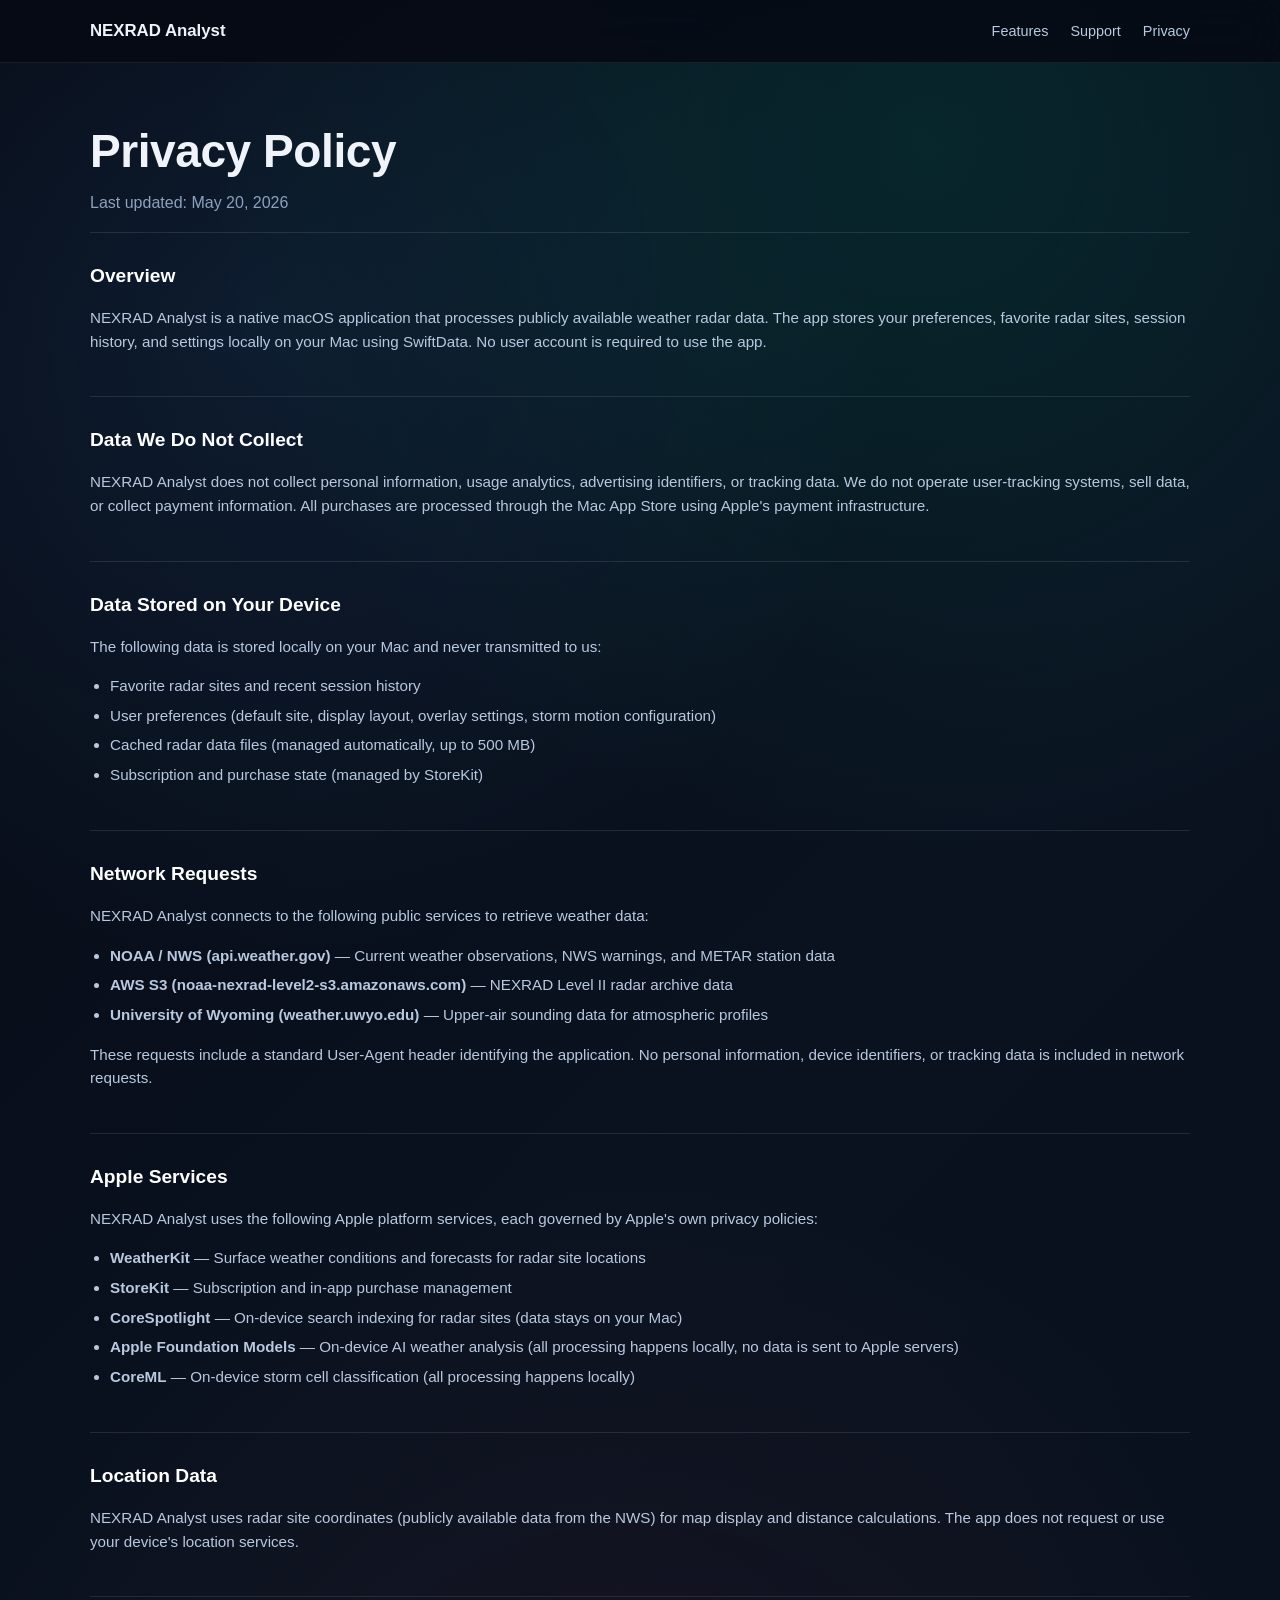
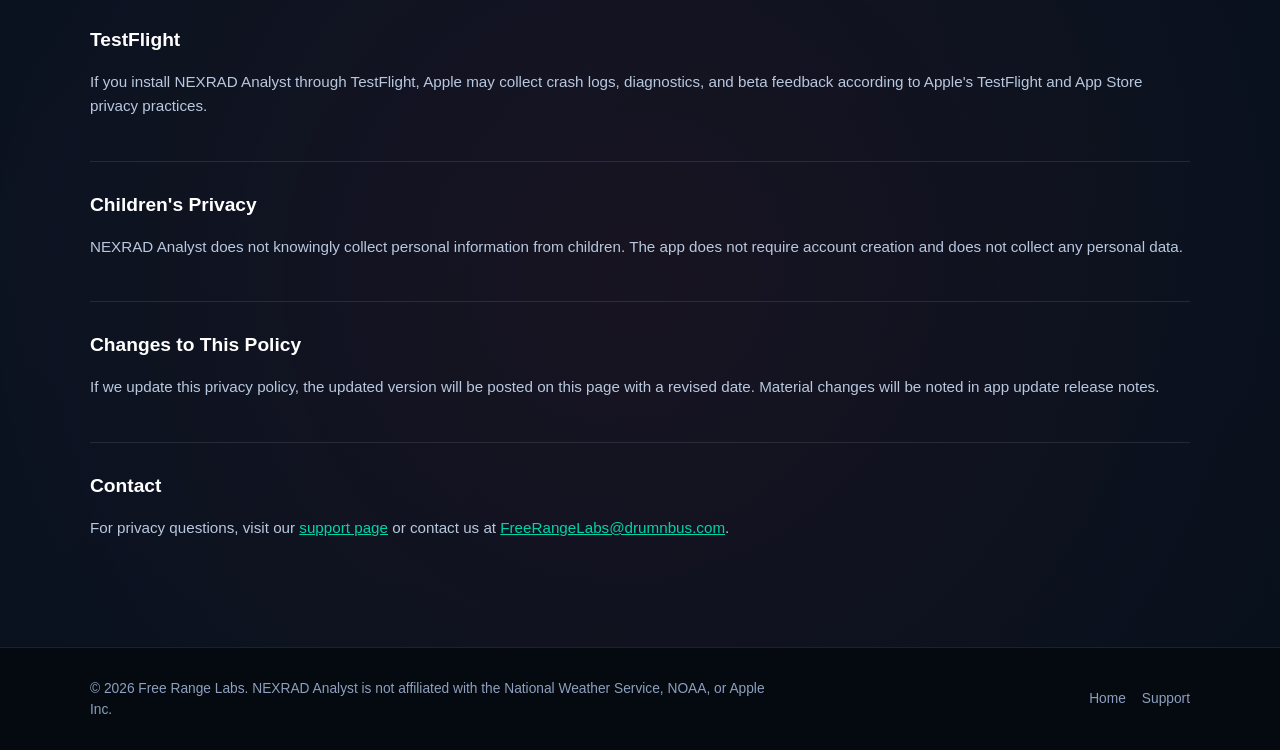
==== privacy.html @ 1f05a840 "Initial public site: marketing, support, privacy, and issue templates - Marketing page (index.html):" ====
<!doctype html>
<html lang="en">
  <head>
    <meta charset="utf-8">
    <meta name="viewport" content="width=device-width, initial-scale=1">
    <title>NEXRAD Analyst Privacy Policy</title>
    <meta name="description" content="Privacy policy for NEXRAD Analyst weather radar application.">
    <link rel="stylesheet" href="styles.css">
  </head>
  <body>
    <header class="site-header">
      <nav class="nav" aria-label="Primary">
        <a class="brand" href="index.html">
          <span>NEXRAD Analyst</span>
        </a>
        <div class="nav-links">
          <a href="index.html#features">Features</a>
          <a href="support.html">Support</a>
          <a href="privacy.html">Privacy</a>
        </div>
      </nav>
    </header>

    <main class="legal-main">
      <h1>Privacy Policy</h1>
      <p>Last updated: May 20, 2026</p>

      <section class="legal-section">
        <h2>Overview</h2>
        <p>NEXRAD Analyst is a native macOS application that processes publicly available weather radar data. The app stores your preferences, favorite radar sites, session history, and settings locally on your Mac using SwiftData. No user account is required to use the app.</p>
      </section>

      <section class="legal-section">
        <h2>Data We Do Not Collect</h2>
        <p>NEXRAD Analyst does not collect personal information, usage analytics, advertising identifiers, or tracking data. We do not operate user-tracking systems, sell data, or collect payment information. All purchases are processed through the Mac App Store using Apple's payment infrastructure.</p>
      </section>

      <section class="legal-section">
        <h2>Data Stored on Your Device</h2>
        <p>The following data is stored locally on your Mac and never transmitted to us:</p>
        <ul>
          <li>Favorite radar sites and recent session history</li>
          <li>User preferences (default site, display layout, overlay settings, storm motion configuration)</li>
          <li>Cached radar data files (managed automatically, up to 500 MB)</li>
          <li>Subscription and purchase state (managed by StoreKit)</li>
        </ul>
      </section>

      <section class="legal-section">
        <h2>Network Requests</h2>
        <p>NEXRAD Analyst connects to the following public services to retrieve weather data:</p>
        <ul>
          <li><strong>NOAA / NWS (api.weather.gov)</strong> — Current weather observations, NWS warnings, and METAR station data</li>
          <li><strong>AWS S3 (noaa-nexrad-level2-s3.amazonaws.com)</strong> — NEXRAD Level II radar archive data</li>
          <li><strong>University of Wyoming (weather.uwyo.edu)</strong> — Upper-air sounding data for atmospheric profiles</li>
        </ul>
        <p>These requests include a standard User-Agent header identifying the application. No personal information, device identifiers, or tracking data is included in network requests.</p>
      </section>

      <section class="legal-section">
        <h2>Apple Services</h2>
        <p>NEXRAD Analyst uses the following Apple platform services, each governed by Apple's own privacy policies:</p>
        <ul>
          <li><strong>WeatherKit</strong> — Surface weather conditions and forecasts for radar site locations</li>
          <li><strong>StoreKit</strong> — Subscription and in-app purchase management</li>
          <li><strong>CoreSpotlight</strong> — On-device search indexing for radar sites (data stays on your Mac)</li>
          <li><strong>Apple Foundation Models</strong> — On-device AI weather analysis (all processing happens locally, no data is sent to Apple servers)</li>
          <li><strong>CoreML</strong> — On-device storm cell classification (all processing happens locally)</li>
        </ul>
      </section>

      <section class="legal-section">
        <h2>Location Data</h2>
        <p>NEXRAD Analyst uses radar site coordinates (publicly available data from the NWS) for map display and distance calculations. The app does not request or use your device's location services.</p>
      </section>

      <section class="legal-section">
        <h2>TestFlight</h2>
        <p>If you install NEXRAD Analyst through TestFlight, Apple may collect crash logs, diagnostics, and beta feedback according to Apple's TestFlight and App Store privacy practices.</p>
      </section>

      <section class="legal-section">
        <h2>Children's Privacy</h2>
        <p>NEXRAD Analyst does not knowingly collect personal information from children. The app does not require account creation and does not collect any personal data.</p>
      </section>

      <section class="legal-section">
        <h2>Changes to This Policy</h2>
        <p>If we update this privacy policy, the updated version will be posted on this page with a revised date. Material changes will be noted in app update release notes.</p>
      </section>

      <section class="legal-section">
        <h2>Contact</h2>
        <p>For privacy questions, visit our <a href="support.html">support page</a> or contact us at <a href="mailto:FreeRangeLabs@drumnbus.com">FreeRangeLabs@drumnbus.com</a>.</p>
      </section>
    </main>

    <footer class="site-footer">
      <div class="footer-inner">
        <span>&copy; 2026 Free Range Labs. NEXRAD Analyst is not affiliated with the National Weather Service, NOAA, or Apple Inc.</span>
        <div class="footer-links">
          <a href="index.html">Home</a>
          <a href="support.html">Support</a>
        </div>
      </div>
    </footer>
  </body>
</html>
---- styles.css ----
:root {
  color-scheme: dark;
  --ink: #f0f4fa;
  --muted: #8da0be;
  --soft: #c8d8ef;
  --line: rgba(255, 255, 255, 0.10);
  --panel: rgba(8, 14, 28, 0.92);
  --panel-solid: #0c1424;
  --page: #060a14;
  --accent: #00d4aa;
  --accent-strong: #00b894;
  --blue: #47a7ff;
  --blue-strong: #0a84ff;
  --red: #ff4757;
  --orange: #ffa502;
  --green: #2ed573;
  --yellow: #ffd32a;
  --shadow: 0 30px 90px rgba(0, 0, 0, 0.50);
}

* {
  box-sizing: border-box;
}

html {
  background: var(--page);
}

body {
  margin: 0;
  font-family: -apple-system, BlinkMacSystemFont, "SF Pro Text", "Segoe UI", sans-serif;
  color: var(--ink);
  background:
    radial-gradient(circle at 72% 6%, rgba(0, 212, 170, 0.12), transparent 30%),
    radial-gradient(circle at 20% 14%, rgba(71, 167, 255, 0.10), transparent 28%),
    radial-gradient(circle at 50% 80%, rgba(255, 71, 87, 0.06), transparent 36%),
    linear-gradient(135deg, #060a14 0%, #0a1220 50%, #08101c 100%);
  line-height: 1.55;
}

a {
  color: var(--accent);
}

a:hover {
  color: #33e8be;
}

/* ──── Navigation ──── */

.site-header {
  position: sticky;
  top: 0;
  z-index: 20;
  border-bottom: 1px solid rgba(255, 255, 255, 0.08);
  background: rgba(6, 10, 20, 0.88);
  backdrop-filter: blur(20px);
}

.nav {
  width: min(1100px, calc(100% - 36px));
  margin: 0 auto;
  display: flex;
  align-items: center;
  justify-content: space-between;
  min-height: 62px;
  gap: 24px;
}

.brand {
  display: flex;
  align-items: center;
  gap: 12px;
  color: var(--ink);
  text-decoration: none;
  font-weight: 750;
  font-size: 1.05rem;
}

.brand img {
  width: 30px;
  height: 30px;
  border-radius: 7px;
  box-shadow: 0 8px 24px rgba(0, 212, 170, 0.18);
}

.nav-links {
  display: flex;
  align-items: center;
  gap: 22px;
  font-size: 0.9rem;
}

.nav-links a {
  color: #b8c8df;
  text-decoration: none;
  transition: color 0.15s;
}

.nav-links a:hover {
  color: #fff;
}

/* ──── Hero ──── */

.hero {
  position: relative;
  min-height: 560px;
  display: grid;
  align-items: center;
  overflow: hidden;
  border-bottom: 1px solid var(--line);
}

.hero::before {
  content: "";
  position: absolute;
  inset: 0;
  background:
    linear-gradient(180deg, rgba(6, 10, 20, 0.06) 0%, rgba(6, 10, 20, 0.88) 100%);
}

.hero-inner,
.section-inner,
.legal-main {
  width: min(1100px, calc(100% - 36px));
  margin: 0 auto;
}

.hero-grid {
  position: relative;
  z-index: 1;
  display: grid;
  grid-template-columns: minmax(0, 1fr) minmax(300px, 0.7fr);
  gap: 40px;
  align-items: center;
  padding: 56px 0 60px;
}

.hero-content {
  position: relative;
  max-width: 640px;
}

.eyebrow {
  color: var(--accent);
  font-weight: 800;
  text-transform: uppercase;
  font-size: 0.76rem;
  letter-spacing: 0.12em;
  margin: 0 0 18px;
}

h1 {
  font-size: clamp(2.6rem, 5vw, 4.5rem);
  line-height: 0.95;
  margin: 0 0 8px;
  letter-spacing: -0.02em;
}

.hero-title-sub {
  font-size: clamp(1.3rem, 2.5vw, 1.8rem);
  font-weight: 300;
  color: var(--muted);
  margin: 0 0 24px;
}

.hero-copy {
  color: var(--soft);
  font-size: clamp(1rem, 1.5vw, 1.15rem);
  max-width: 580px;
  margin: 0 0 30px;
}

.cta-row {
  display: flex;
  flex-wrap: wrap;
  align-items: center;
  gap: 14px;
}

.primary-button,
.secondary-button {
  min-height: 46px;
  display: inline-flex;
  align-items: center;
  justify-content: center;
  padding: 0 22px;
  border-radius: 10px;
  font-weight: 700;
  text-decoration: none;
  border: 1px solid transparent;
  font-size: 0.95rem;
  transition: all 0.2s;
}

.primary-button {
  color: #041018;
  background: linear-gradient(180deg, #40e8c4, var(--accent-strong));
  box-shadow: 0 16px 44px rgba(0, 184, 148, 0.28);
}

.primary-button:hover {
  background: linear-gradient(180deg, #66f0d4, #00d4aa);
  box-shadow: 0 18px 50px rgba(0, 184, 148, 0.36);
  transform: translateY(-1px);
}

.secondary-button {
  color: var(--ink);
  background: rgba(255, 255, 255, 0.07);
  border-color: rgba(255, 255, 255, 0.15);
}

.secondary-button:hover {
  background: rgba(255, 255, 255, 0.12);
  border-color: rgba(255, 255, 255, 0.22);
}

.note {
  color: var(--muted);
  font-size: 0.88rem;
  margin-top: 18px;
  max-width: 620px;
}

/* ──── Radar visual in hero ──── */

.radar-visual {
  position: relative;
  width: min(100%, 380px);
  aspect-ratio: 1;
  justify-self: center;
}

.radar-ring {
  position: absolute;
  border-radius: 50%;
  border: 1px solid rgba(0, 212, 170, 0.15);
}

.radar-ring-1 { inset: 0; }
.radar-ring-2 { inset: 15%; }
.radar-ring-3 { inset: 30%; }
.radar-ring-4 { inset: 45%; }

.radar-sweep {
  position: absolute;
  inset: 0;
  border-radius: 50%;
  background: conic-gradient(
    from 0deg,
    transparent 0deg,
    rgba(0, 212, 170, 0.12) 20deg,
    rgba(0, 212, 170, 0.04) 60deg,
    transparent 90deg
  );
  animation: sweep 6s linear infinite;
}

@keyframes sweep {
  from { transform: rotate(0deg); }
  to { transform: rotate(360deg); }
}

.radar-crosshair {
  position: absolute;
  inset: 0;
}

.radar-crosshair::before,
.radar-crosshair::after {
  content: "";
  position: absolute;
  background: rgba(0, 212, 170, 0.08);
}

.radar-crosshair::before {
  left: 50%;
  top: 0;
  bottom: 0;
  width: 1px;
}

.radar-crosshair::after {
  top: 50%;
  left: 0;
  right: 0;
  height: 1px;
}

.radar-dot {
  position: absolute;
  width: 8px;
  height: 8px;
  border-radius: 50%;
  animation: pulse 2.5s ease-in-out infinite;
}

.radar-dot-1 { top: 28%; left: 62%; background: var(--red); animation-delay: 0s; }
.radar-dot-2 { top: 42%; left: 35%; background: var(--orange); animation-delay: 0.8s; }
.radar-dot-3 { top: 65%; left: 55%; background: var(--yellow); animation-delay: 1.4s; }
.radar-dot-4 { top: 38%; left: 72%; background: var(--green); animation-delay: 0.4s; }

@keyframes pulse {
  0%, 100% { opacity: 0.5; transform: scale(1); }
  50% { opacity: 1; transform: scale(1.6); }
}

.radar-center {
  position: absolute;
  top: 50%;
  left: 50%;
  transform: translate(-50%, -50%);
  width: 10px;
  height: 10px;
  border-radius: 50%;
  background: var(--accent);
  box-shadow: 0 0 20px rgba(0, 212, 170, 0.5);
}

/* ──── Sections ──── */

.section {
  padding: 72px 0;
}

.section.alt {
  background: rgba(255, 255, 255, 0.025);
  border-top: 1px solid var(--line);
  border-bottom: 1px solid var(--line);
}

.section h2,
.legal-main h1 {
  font-size: clamp(2rem, 3.6vw, 3rem);
  line-height: 1.05;
  margin: 0 0 16px;
  letter-spacing: -0.01em;
}

.section-lede,
.legal-main > p {
  color: var(--muted);
  font-size: 1rem;
  max-width: 700px;
}

/* ──── Feature grid ──── */

.feature-grid {
  display: grid;
  grid-template-columns: repeat(3, minmax(0, 1fr));
  gap: 18px;
  margin-top: 32px;
}

.feature {
  background: linear-gradient(180deg, rgba(255, 255, 255, 0.06), rgba(255, 255, 255, 0.025));
  border: 1px solid var(--line);
  border-radius: 10px;
  padding: 22px;
  transition: border-color 0.2s, transform 0.2s;
}

.feature:hover {
  border-color: rgba(0, 212, 170, 0.25);
  transform: translateY(-2px);
}

.feature-icon {
  font-size: 1.6rem;
  margin-bottom: 10px;
  display: block;
}

.feature h3 {
  margin: 0 0 8px;
  color: #fff;
  font-size: 1.05rem;
}

.feature p {
  margin: 0;
  color: var(--muted);
  font-size: 0.92rem;
}

/* ──── Product grid ──── */

.product-grid {
  display: grid;
  grid-template-columns: repeat(2, minmax(0, 1fr));
  gap: 18px;
  margin-top: 32px;
}

.product-card {
  background: linear-gradient(180deg, rgba(255, 255, 255, 0.05), rgba(255, 255, 255, 0.02));
  border: 1px solid var(--line);
  border-radius: 10px;
  padding: 22px;
}

.product-card h3 {
  margin: 0 0 6px;
  color: #fff;
}

.product-card .price {
  color: var(--accent);
  font-weight: 700;
  font-size: 1.1rem;
  margin: 0 0 10px;
}

.product-card p {
  margin: 0;
  color: var(--muted);
  font-size: 0.9rem;
}

/* ──── Status/availability ──── */

.status-list {
  display: grid;
  grid-template-columns: repeat(2, minmax(0, 1fr));
  gap: 16px;
  margin-top: 34px;
}

.status-item {
  border-left: 4px solid var(--accent);
  padding: 16px 20px;
  background: var(--panel);
  border-radius: 0 10px 10px 0;
}

.status-item.pending {
  border-left-color: var(--orange);
}

.status-item strong {
  display: block;
  margin-bottom: 4px;
}

.status-item p {
  color: var(--muted);
  margin: 6px 0 0;
  font-size: 0.92rem;
}

/* ──── Support page specifics ──── */

.support-grid {
  display: grid;
  grid-template-columns: repeat(auto-fit, minmax(280px, 1fr));
  gap: 18px;
  margin-top: 28px;
}

.support-card {
  background: linear-gradient(180deg, rgba(255, 255, 255, 0.06), rgba(255, 255, 255, 0.025));
  border: 1px solid var(--line);
  border-radius: 10px;
  padding: 24px;
}

.support-card h3 {
  margin: 0 0 8px;
  color: #fff;
}

.support-card p {
  color: var(--muted);
  margin: 0 0 14px;
  font-size: 0.92rem;
}

.support-card .step-number {
  display: inline-flex;
  align-items: center;
  justify-content: center;
  width: 28px;
  height: 28px;
  border-radius: 50%;
  background: rgba(0, 212, 170, 0.15);
  color: var(--accent);
  font-weight: 700;
  font-size: 0.85rem;
  margin-bottom: 12px;
}

.faq-list {
  margin-top: 28px;
}

.faq-item {
  border-top: 1px solid var(--line);
  padding: 20px 0;
}

.faq-item h3 {
  margin: 0 0 8px;
  color: #fff;
  font-size: 1rem;
}

.faq-item p {
  margin: 0;
  color: var(--muted);
  font-size: 0.92rem;
}

.email-note {
  margin-top: 20px;
  padding: 16px 20px;
  background: rgba(255, 165, 2, 0.08);
  border: 1px solid rgba(255, 165, 2, 0.15);
  border-radius: 10px;
  color: var(--muted);
  font-size: 0.9rem;
}

.email-note strong {
  color: var(--orange);
}

/* ──── Legal pages ──── */

.legal-main {
  padding: 64px 0;
}

.legal-section {
  border-top: 1px solid var(--line);
  padding: 28px 0;
}

.legal-section h2 {
  margin: 0 0 12px;
  color: #fff;
  font-size: 1.2rem;
}

.legal-section p,
.legal-section li {
  color: #b8c8df;
  font-size: 0.95rem;
}

.legal-section ul {
  padding-left: 20px;
}

.legal-section li {
  margin-bottom: 6px;
}

/* ──── Footer ──── */

.site-footer {
  border-top: 1px solid var(--line);
  padding: 30px 0;
  color: var(--muted);
  background: #050910;
}

.footer-inner {
  width: min(1100px, calc(100% - 36px));
  margin: 0 auto;
  display: flex;
  flex-wrap: wrap;
  align-items: center;
  justify-content: space-between;
  gap: 16px;
  font-size: 0.86rem;
}

.footer-inner span {
  max-width: 700px;
}

.footer-links {
  display: flex;
  flex-wrap: wrap;
  gap: 16px;
}

.footer-links a {
  color: var(--muted);
  text-decoration: none;
}

.footer-links a:hover {
  color: var(--accent);
}

/* ──── Responsive ──── */

@media (max-width: 860px) {
  .nav {
    align-items: flex-start;
    flex-direction: column;
    padding: 14px 0;
  }

  .nav-links {
    width: 100%;
    justify-content: space-between;
    gap: 10px;
  }

  .hero {
    min-height: auto;
  }

  .hero-grid {
    grid-template-columns: 1fr;
    gap: 30px;
    padding: 48px 0 52px;
  }

  .radar-visual {
    max-width: 260px;
    order: -1;
    justify-self: center;
  }

  .feature-grid,
  .product-grid,
  .status-list {
    grid-template-columns: 1fr;
  }
}

@media (max-width: 540px) {
  .support-grid {
    grid-template-columns: 1fr;
  }
}
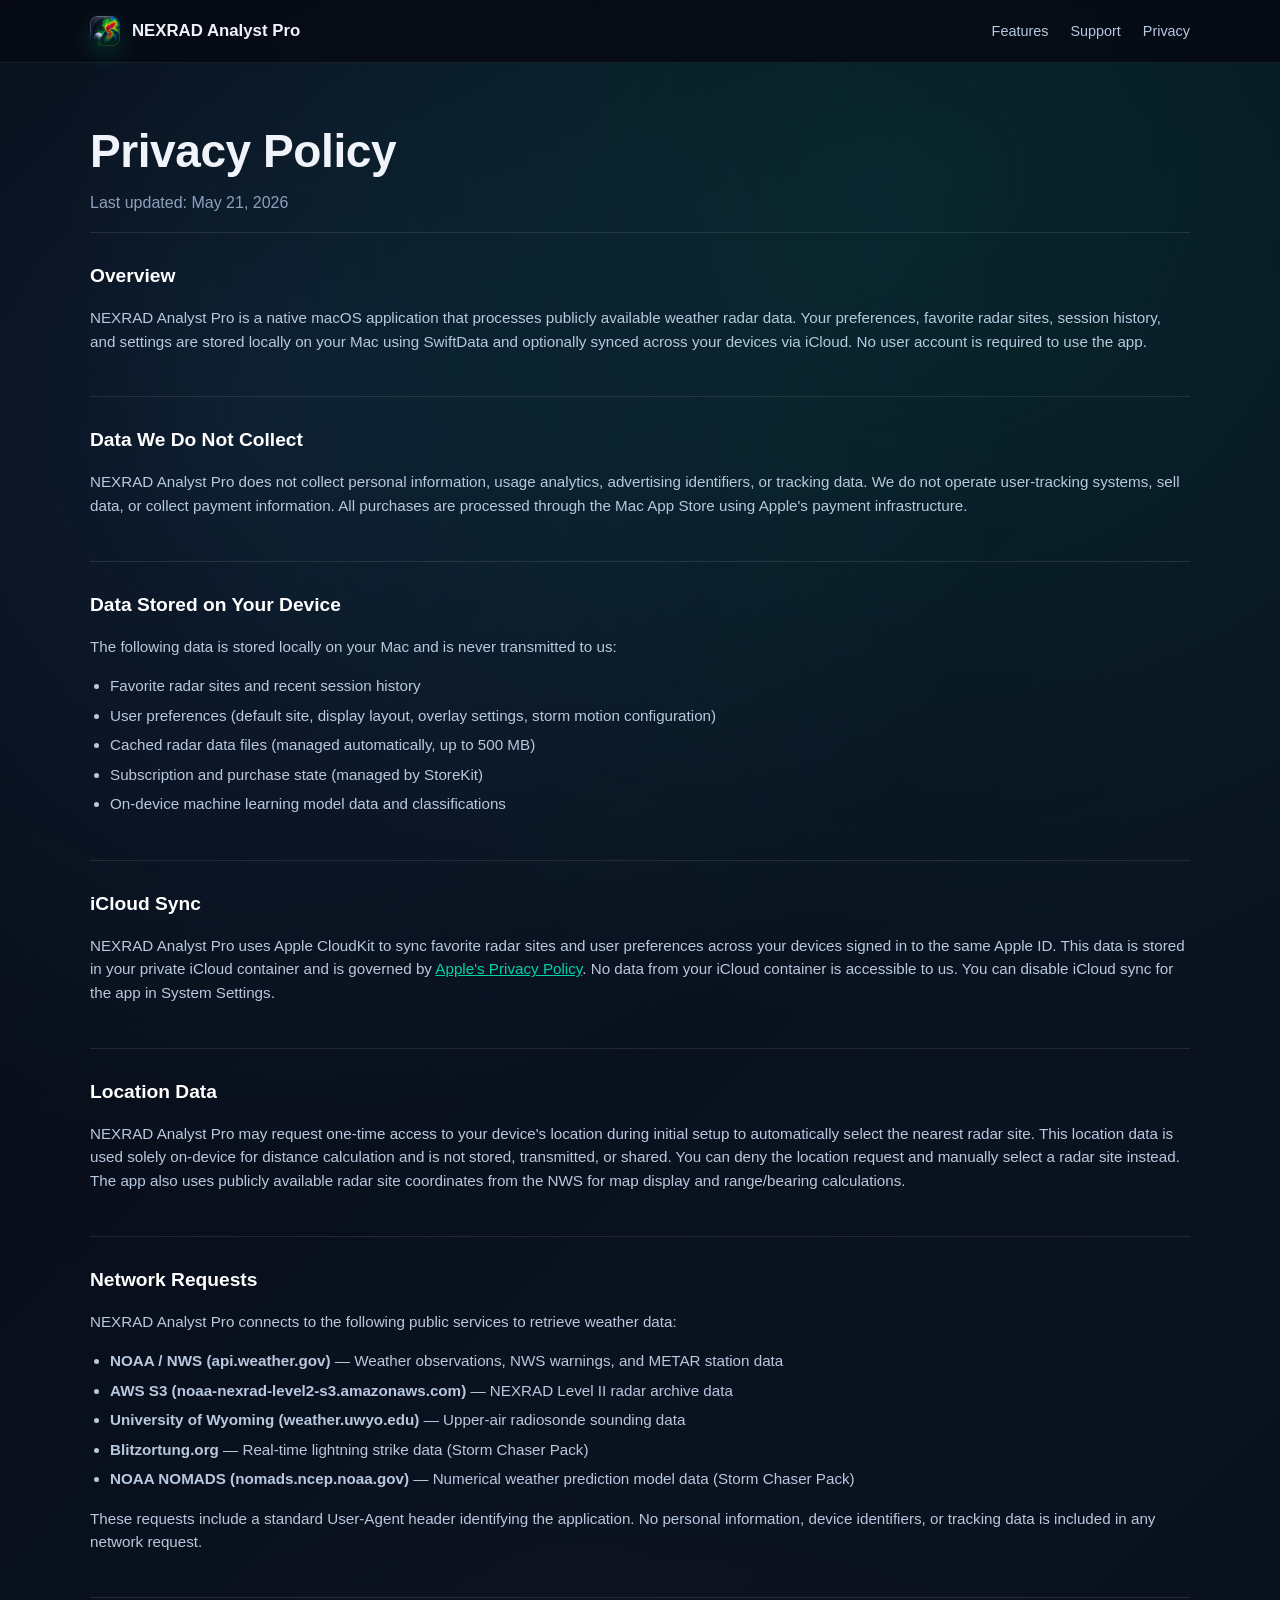
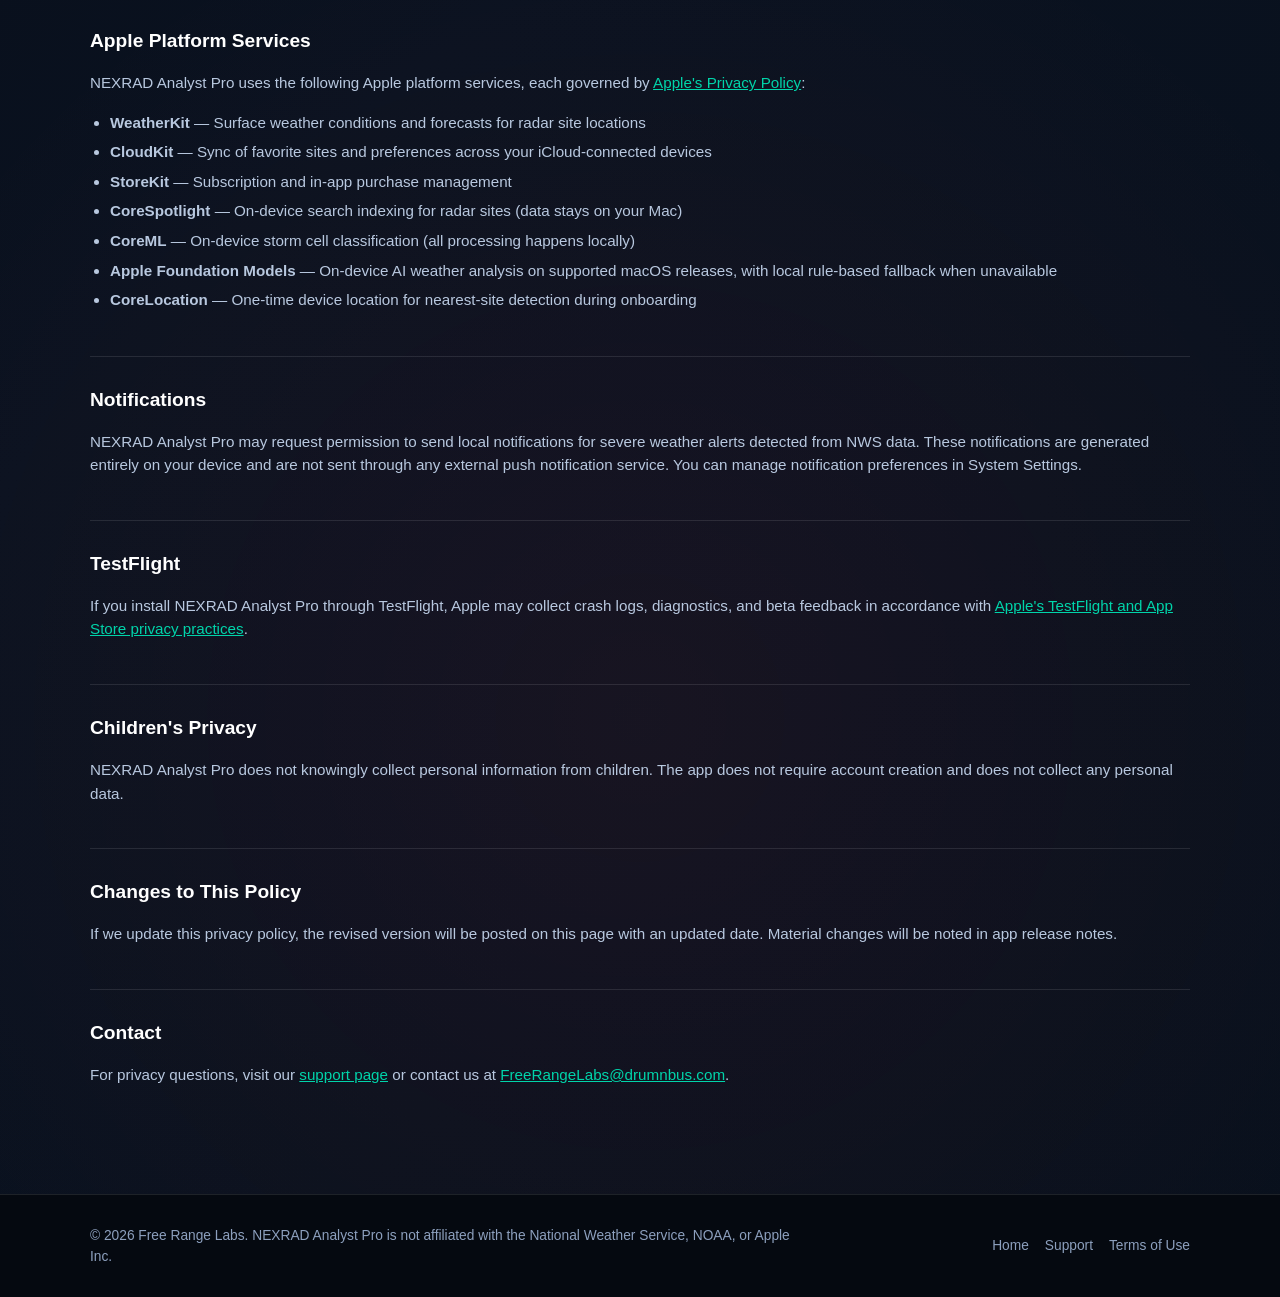
==== commit c5c79344: "Align public pages with shipping app" ====
--- a/privacy.html
+++ b/privacy.html
@@ -3,15 +3,18 @@
   <head>
     <meta charset="utf-8">
     <meta name="viewport" content="width=device-width, initial-scale=1">
-    <title>NEXRAD Analyst Privacy Policy</title>
-    <meta name="description" content="Privacy policy for NEXRAD Analyst weather radar application.">
+    <title>Privacy Policy — NEXRAD Analyst Pro</title>
+    <meta name="description" content="Privacy policy for NEXRAD Analyst Pro weather radar application for macOS.">
+    <link rel="icon" type="image/png" sizes="32x32" href="favicon.png">
+    <link rel="apple-touch-icon" href="app-icon.png">
     <link rel="stylesheet" href="styles.css">
   </head>
   <body>
     <header class="site-header">
       <nav class="nav" aria-label="Primary">
         <a class="brand" href="index.html">
-          <span>NEXRAD Analyst</span>
+          <img src="app-icon.png" alt="NEXRAD Analyst Pro icon" width="30" height="30">
+          <span>NEXRAD Analyst Pro</span>
         </a>
         <div class="nav-links">
           <a href="index.html#features">Features</a>
@@ -23,70 +26,85 @@
 
     <main class="legal-main">
       <h1>Privacy Policy</h1>
-      <p>Last updated: May 20, 2026</p>
+      <p>Last updated: May 21, 2026</p>
 
       <section class="legal-section">
         <h2>Overview</h2>
-        <p>NEXRAD Analyst is a native macOS application that processes publicly available weather radar data. The app stores your preferences, favorite radar sites, session history, and settings locally on your Mac using SwiftData. No user account is required to use the app.</p>
+        <p>NEXRAD Analyst Pro is a native macOS application that processes publicly available weather radar data. Your preferences, favorite radar sites, session history, and settings are stored locally on your Mac using SwiftData and optionally synced across your devices via iCloud. No user account is required to use the app.</p>
       </section>
 
       <section class="legal-section">
         <h2>Data We Do Not Collect</h2>
-        <p>NEXRAD Analyst does not collect personal information, usage analytics, advertising identifiers, or tracking data. We do not operate user-tracking systems, sell data, or collect payment information. All purchases are processed through the Mac App Store using Apple's payment infrastructure.</p>
+        <p>NEXRAD Analyst Pro does not collect personal information, usage analytics, advertising identifiers, or tracking data. We do not operate user-tracking systems, sell data, or collect payment information. All purchases are processed through the Mac App Store using Apple's payment infrastructure.</p>
       </section>
 
       <section class="legal-section">
         <h2>Data Stored on Your Device</h2>
-        <p>The following data is stored locally on your Mac and never transmitted to us:</p>
+        <p>The following data is stored locally on your Mac and is never transmitted to us:</p>
         <ul>
           <li>Favorite radar sites and recent session history</li>
           <li>User preferences (default site, display layout, overlay settings, storm motion configuration)</li>
           <li>Cached radar data files (managed automatically, up to 500 MB)</li>
           <li>Subscription and purchase state (managed by StoreKit)</li>
+          <li>On-device machine learning model data and classifications</li>
         </ul>
       </section>
 
       <section class="legal-section">
-        <h2>Network Requests</h2>
-        <p>NEXRAD Analyst connects to the following public services to retrieve weather data:</p>
-        <ul>
-          <li><strong>NOAA / NWS (api.weather.gov)</strong> — Current weather observations, NWS warnings, and METAR station data</li>
-          <li><strong>AWS S3 (noaa-nexrad-level2-s3.amazonaws.com)</strong> — NEXRAD Level II radar archive data</li>
-          <li><strong>University of Wyoming (weather.uwyo.edu)</strong> — Upper-air sounding data for atmospheric profiles</li>
-        </ul>
-        <p>These requests include a standard User-Agent header identifying the application. No personal information, device identifiers, or tracking data is included in network requests.</p>
+        <h2>iCloud Sync</h2>
+        <p>NEXRAD Analyst Pro uses Apple CloudKit to sync favorite radar sites and user preferences across your devices signed in to the same Apple ID. This data is stored in your private iCloud container and is governed by <a href="https://www.apple.com/legal/privacy/" rel="noopener">Apple's Privacy Policy</a>. No data from your iCloud container is accessible to us. You can disable iCloud sync for the app in System Settings.</p>
       </section>
 
       <section class="legal-section">
-        <h2>Apple Services</h2>
-        <p>NEXRAD Analyst uses the following Apple platform services, each governed by Apple's own privacy policies:</p>
+        <h2>Location Data</h2>
+        <p>NEXRAD Analyst Pro may request one-time access to your device's location during initial setup to automatically select the nearest radar site. This location data is used solely on-device for distance calculation and is not stored, transmitted, or shared. You can deny the location request and manually select a radar site instead. The app also uses publicly available radar site coordinates from the NWS for map display and range/bearing calculations.</p>
+      </section>
+
+      <section class="legal-section">
+        <h2>Network Requests</h2>
+        <p>NEXRAD Analyst Pro connects to the following public services to retrieve weather data:</p>
         <ul>
-          <li><strong>WeatherKit</strong> — Surface weather conditions and forecasts for radar site locations</li>
-          <li><strong>StoreKit</strong> — Subscription and in-app purchase management</li>
-          <li><strong>CoreSpotlight</strong> — On-device search indexing for radar sites (data stays on your Mac)</li>
-          <li><strong>Apple Foundation Models</strong> — On-device AI weather analysis (all processing happens locally, no data is sent to Apple servers)</li>
-          <li><strong>CoreML</strong> — On-device storm cell classification (all processing happens locally)</li>
+          <li><strong>NOAA / NWS (api.weather.gov)</strong> &mdash; Weather observations, NWS warnings, and METAR station data</li>
+          <li><strong>AWS S3 (noaa-nexrad-level2-s3.amazonaws.com)</strong> &mdash; NEXRAD Level II radar archive data</li>
+          <li><strong>University of Wyoming (weather.uwyo.edu)</strong> &mdash; Upper-air radiosonde sounding data</li>
+          <li><strong>Blitzortung.org</strong> &mdash; Real-time lightning strike data (Storm Chaser Pack)</li>
+          <li><strong>NOAA NOMADS (nomads.ncep.noaa.gov)</strong> &mdash; Numerical weather prediction model data (Storm Chaser Pack)</li>
+        </ul>
+        <p>These requests include a standard User-Agent header identifying the application. No personal information, device identifiers, or tracking data is included in any network request.</p>
+      </section>
+
+      <section class="legal-section">
+        <h2>Apple Platform Services</h2>
+        <p>NEXRAD Analyst Pro uses the following Apple platform services, each governed by <a href="https://www.apple.com/legal/privacy/" rel="noopener">Apple's Privacy Policy</a>:</p>
+        <ul>
+          <li><strong>WeatherKit</strong> &mdash; Surface weather conditions and forecasts for radar site locations</li>
+          <li><strong>CloudKit</strong> &mdash; Sync of favorite sites and preferences across your iCloud-connected devices</li>
+          <li><strong>StoreKit</strong> &mdash; Subscription and in-app purchase management</li>
+          <li><strong>CoreSpotlight</strong> &mdash; On-device search indexing for radar sites (data stays on your Mac)</li>
+          <li><strong>CoreML</strong> &mdash; On-device storm cell classification (all processing happens locally)</li>
+          <li><strong>Apple Foundation Models</strong> &mdash; On-device AI weather analysis on supported macOS releases, with local rule-based fallback when unavailable</li>
+          <li><strong>CoreLocation</strong> &mdash; One-time device location for nearest-site detection during onboarding</li>
         </ul>
       </section>
 
       <section class="legal-section">
-        <h2>Location Data</h2>
-        <p>NEXRAD Analyst uses radar site coordinates (publicly available data from the NWS) for map display and distance calculations. The app does not request or use your device's location services.</p>
+        <h2>Notifications</h2>
+        <p>NEXRAD Analyst Pro may request permission to send local notifications for severe weather alerts detected from NWS data. These notifications are generated entirely on your device and are not sent through any external push notification service. You can manage notification preferences in System Settings.</p>
       </section>
 
       <section class="legal-section">
         <h2>TestFlight</h2>
-        <p>If you install NEXRAD Analyst through TestFlight, Apple may collect crash logs, diagnostics, and beta feedback according to Apple's TestFlight and App Store privacy practices.</p>
+        <p>If you install NEXRAD Analyst Pro through TestFlight, Apple may collect crash logs, diagnostics, and beta feedback in accordance with <a href="https://www.apple.com/legal/privacy/" rel="noopener">Apple's TestFlight and App Store privacy practices</a>.</p>
       </section>
 
       <section class="legal-section">
         <h2>Children's Privacy</h2>
-        <p>NEXRAD Analyst does not knowingly collect personal information from children. The app does not require account creation and does not collect any personal data.</p>
+        <p>NEXRAD Analyst Pro does not knowingly collect personal information from children. The app does not require account creation and does not collect any personal data.</p>
       </section>
 
       <section class="legal-section">
         <h2>Changes to This Policy</h2>
-        <p>If we update this privacy policy, the updated version will be posted on this page with a revised date. Material changes will be noted in app update release notes.</p>
+        <p>If we update this privacy policy, the revised version will be posted on this page with an updated date. Material changes will be noted in app release notes.</p>
       </section>
 
       <section class="legal-section">
@@ -97,10 +115,11 @@
 
     <footer class="site-footer">
       <div class="footer-inner">
-        <span>&copy; 2026 Free Range Labs. NEXRAD Analyst is not affiliated with the National Weather Service, NOAA, or Apple Inc.</span>
+        <span>&copy; 2026 Free Range Labs. NEXRAD Analyst Pro is not affiliated with the National Weather Service, NOAA, or Apple Inc.</span>
         <div class="footer-links">
           <a href="index.html">Home</a>
           <a href="support.html">Support</a>
+          <a href="terms.html">Terms of Use</a>
         </div>
       </div>
     </footer>
--- a/styles.css
+++ b/styles.css
@@ -55,6 +55,7 @@
   border-bottom: 1px solid rgba(255, 255, 255, 0.08);
   background: rgba(6, 10, 20, 0.88);
   backdrop-filter: blur(20px);
+  -webkit-backdrop-filter: blur(20px);
 }
 
 .nav {
@@ -386,20 +387,114 @@
   font-size: 0.92rem;
 }
 
-/* ──── Product grid ──── */
+/* ──── Feature extras (below main grid) ──── */
+
+.feature-extras {
+  margin-top: 36px;
+  padding-top: 36px;
+  border-top: 1px solid var(--line);
+}
+
+.feature-extra-grid {
+  display: grid;
+  grid-template-columns: repeat(3, minmax(0, 1fr));
+  gap: 16px;
+}
+
+.feature-extra {
+  padding: 16px;
+}
+
+.feature-extra strong {
+  display: block;
+  color: #fff;
+  font-size: 0.95rem;
+  margin-bottom: 6px;
+}
+
+.feature-extra p {
+  margin: 0;
+  color: var(--muted);
+  font-size: 0.88rem;
+}
+
+/* ──── Product / plan grid ──── */
+
+.plans-group-heading {
+  font-size: 1.2rem;
+  color: var(--soft);
+  margin: 36px 0 4px;
+  letter-spacing: 0.02em;
+}
+
+.plans-group-sub {
+  color: var(--muted);
+  font-size: 0.92rem;
+  margin: 0 0 4px;
+}
 
 .product-grid {
   display: grid;
+  gap: 18px;
+  margin-top: 18px;
+}
+
+.product-grid.four-col {
+  grid-template-columns: repeat(4, minmax(0, 1fr));
+}
+
+.product-grid.two-col {
   grid-template-columns: repeat(2, minmax(0, 1fr));
-  gap: 18px;
-  margin-top: 32px;
 }
 
 .product-card {
+  position: relative;
   background: linear-gradient(180deg, rgba(255, 255, 255, 0.05), rgba(255, 255, 255, 0.02));
   border: 1px solid var(--line);
   border-radius: 10px;
   padding: 22px;
+  transition: border-color 0.2s, transform 0.2s;
+}
+
+.product-card:hover {
+  border-color: rgba(255, 255, 255, 0.18);
+  transform: translateY(-2px);
+}
+
+.product-card.featured {
+  border-color: rgba(0, 212, 170, 0.35);
+  background: linear-gradient(180deg, rgba(0, 212, 170, 0.08), rgba(0, 212, 170, 0.02));
+}
+
+.product-card.featured:hover {
+  border-color: rgba(0, 212, 170, 0.5);
+}
+
+.product-card.addon-card {
+  border-color: rgba(71, 167, 255, 0.2);
+  background: linear-gradient(180deg, rgba(71, 167, 255, 0.06), rgba(71, 167, 255, 0.02));
+}
+
+.product-card.addon-card:hover {
+  border-color: rgba(71, 167, 255, 0.35);
+}
+
+.card-badge {
+  position: absolute;
+  top: -10px;
+  right: 16px;
+  background: var(--accent-strong);
+  color: #041018;
+  font-size: 0.72rem;
+  font-weight: 800;
+  text-transform: uppercase;
+  letter-spacing: 0.06em;
+  padding: 3px 10px;
+  border-radius: 6px;
+}
+
+.card-badge.savings {
+  background: var(--orange);
 }
 
 .product-card h3 {
@@ -410,17 +505,56 @@
 .product-card .price {
   color: var(--accent);
   font-weight: 700;
-  font-size: 1.1rem;
-  margin: 0 0 10px;
-}
-
-.product-card p {
+  font-size: 1.3rem;
+  margin: 0 0 14px;
+}
+
+.addon-card .price {
+  color: var(--blue);
+}
+
+.price-period {
+  font-size: 0.85rem;
+  font-weight: 500;
+  color: var(--muted);
+}
+
+.plan-features {
+  list-style: none;
+  padding: 0;
+  margin: 0 0 14px;
+}
+
+.plan-features li {
+  position: relative;
+  padding-left: 18px;
+  margin-bottom: 6px;
+  color: var(--muted);
+  font-size: 0.88rem;
+}
+
+.plan-features li::before {
+  content: "\2713";
+  position: absolute;
+  left: 0;
+  color: var(--accent);
+  font-weight: 700;
+  font-size: 0.8rem;
+}
+
+.addon-card .plan-features li::before {
+  color: var(--blue);
+}
+
+.plan-note {
   margin: 0;
   color: var(--muted);
-  font-size: 0.9rem;
-}
-
-/* ──── Status/availability ──── */
+  font-size: 0.82rem;
+  font-style: italic;
+  opacity: 0.8;
+}
+
+/* ──── Status / requirements ──── */
 
 .status-list {
   display: grid;
@@ -527,6 +661,56 @@
   color: var(--orange);
 }
 
+/* ──── Keyboard shortcuts ──── */
+
+kbd {
+  display: inline-block;
+  padding: 2px 7px;
+  font-family: -apple-system, BlinkMacSystemFont, "SF Mono", "Menlo", monospace;
+  font-size: 0.82rem;
+  color: var(--ink);
+  background: rgba(255, 255, 255, 0.08);
+  border: 1px solid rgba(255, 255, 255, 0.15);
+  border-radius: 5px;
+  line-height: 1.4;
+  white-space: nowrap;
+}
+
+.shortcuts-grid {
+  display: grid;
+  grid-template-columns: repeat(2, minmax(0, 1fr));
+  gap: 20px;
+  margin-top: 24px;
+}
+
+.shortcut-group h3 {
+  margin: 0 0 10px;
+  color: var(--accent);
+  font-size: 0.9rem;
+  text-transform: uppercase;
+  letter-spacing: 0.06em;
+}
+
+.shortcut-table {
+  width: 100%;
+  border-collapse: collapse;
+}
+
+.shortcut-table td {
+  padding: 7px 0;
+  font-size: 0.9rem;
+  border-bottom: 1px solid rgba(255, 255, 255, 0.05);
+}
+
+.shortcut-table td:first-child {
+  width: 140px;
+  white-space: nowrap;
+}
+
+.shortcut-table td:last-child {
+  color: var(--muted);
+}
+
 /* ──── Legal pages ──── */
 
 .legal-main {
@@ -556,6 +740,11 @@
 
 .legal-section li {
   margin-bottom: 6px;
+}
+
+.legal-section em {
+  color: var(--muted);
+  font-style: italic;
 }
 
 /* ──── Footer ──── */
@@ -599,6 +788,12 @@
 
 /* ──── Responsive ──── */
 
+@media (max-width: 960px) {
+  .product-grid.four-col {
+    grid-template-columns: repeat(2, minmax(0, 1fr));
+  }
+}
+
 @media (max-width: 860px) {
   .nav {
     align-items: flex-start;
@@ -629,8 +824,26 @@
   }
 
   .feature-grid,
-  .product-grid,
   .status-list {
+    grid-template-columns: 1fr;
+  }
+
+  .feature-extra-grid {
+    grid-template-columns: repeat(2, minmax(0, 1fr));
+  }
+
+  .shortcuts-grid {
+    grid-template-columns: 1fr;
+  }
+}
+
+@media (max-width: 640px) {
+  .product-grid.four-col,
+  .product-grid.two-col {
+    grid-template-columns: 1fr;
+  }
+
+  .feature-extra-grid {
     grid-template-columns: 1fr;
   }
 }
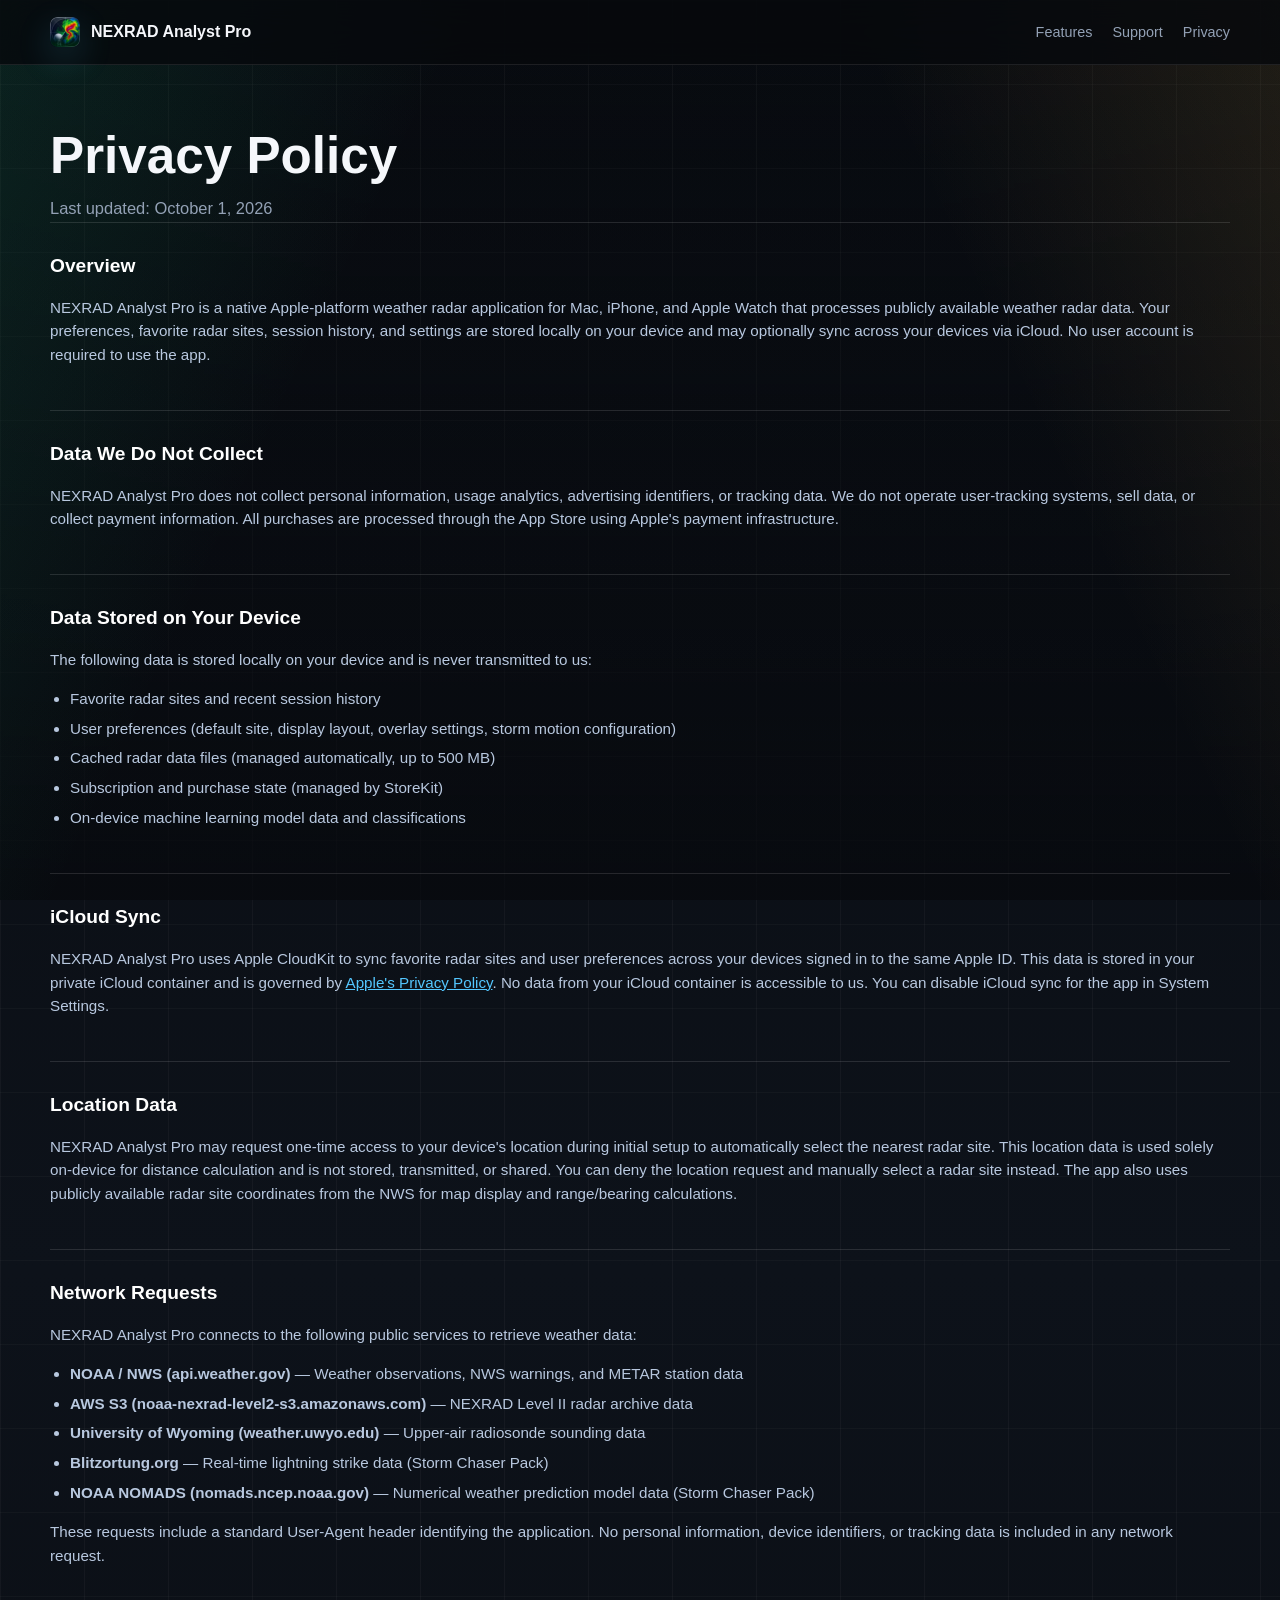
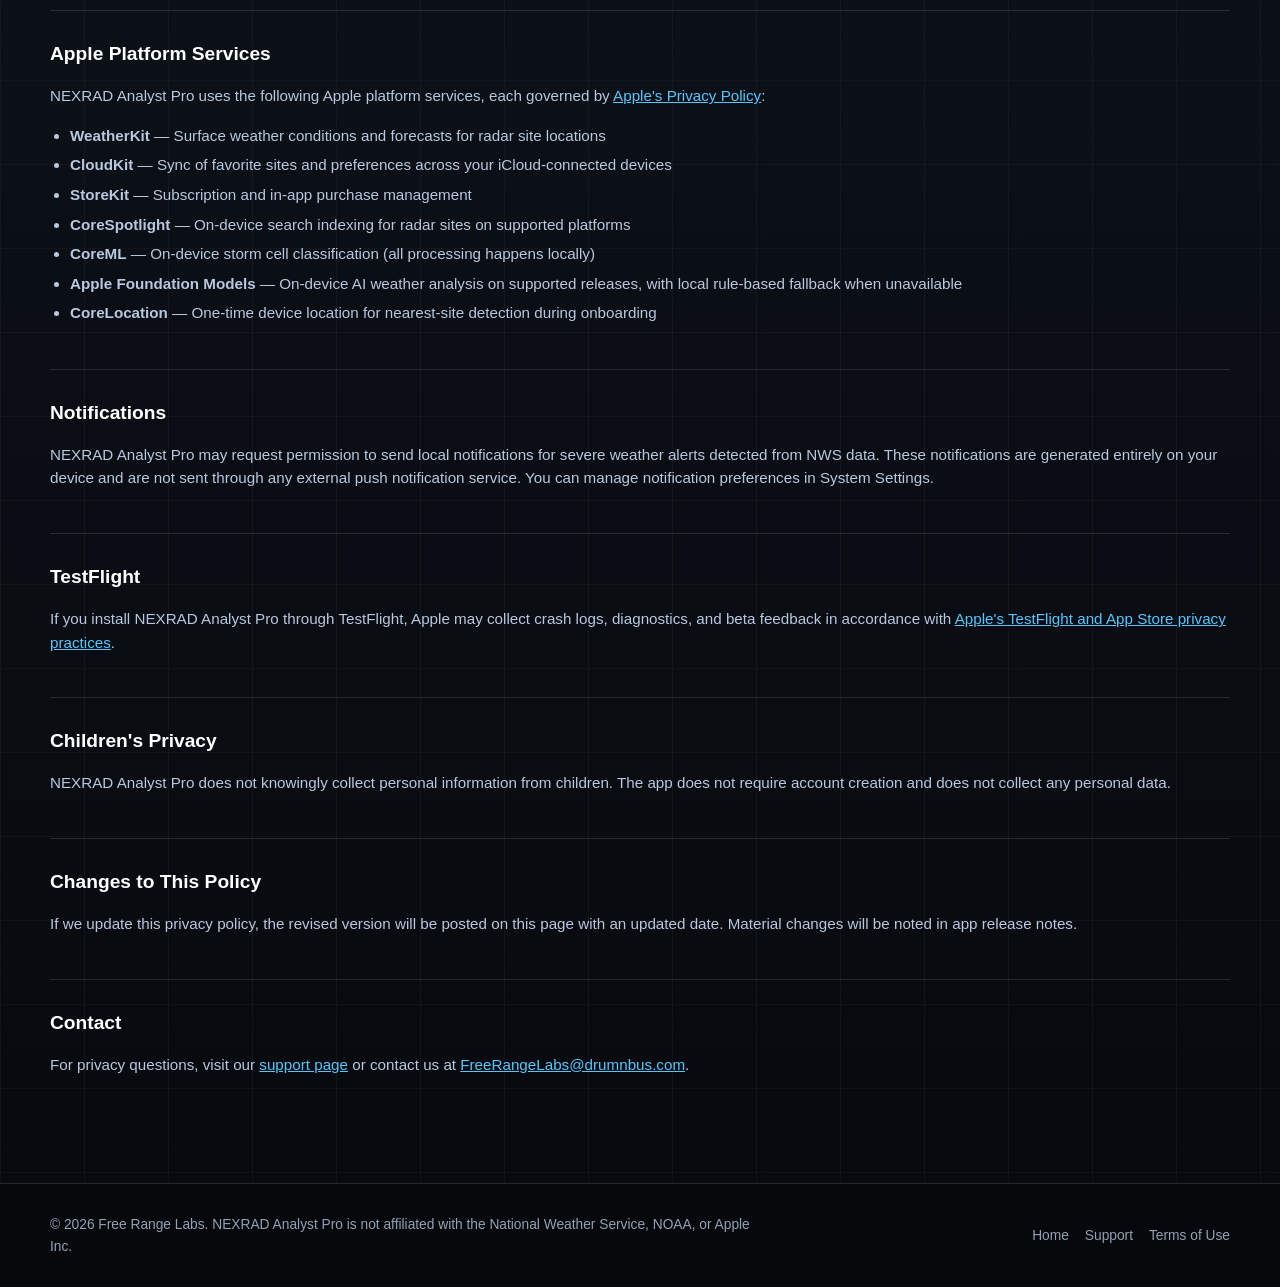
==== commit 3046c517: "Update NEXRAD public support pages for iOS review" ====
--- a/privacy.html
+++ b/privacy.html
@@ -4,7 +4,7 @@
     <meta charset="utf-8">
     <meta name="viewport" content="width=device-width, initial-scale=1">
     <title>Privacy Policy — NEXRAD Analyst Pro</title>
-    <meta name="description" content="Privacy policy for NEXRAD Analyst Pro weather radar application for macOS.">
+    <meta name="description" content="Privacy policy for NEXRAD Analyst Pro weather radar applications for macOS, iOS, and watchOS.">
     <link rel="icon" type="image/png" sizes="32x32" href="favicon.png">
     <link rel="apple-touch-icon" href="app-icon.png">
     <link rel="stylesheet" href="styles.css">
@@ -26,21 +26,21 @@
 
     <main class="legal-main">
       <h1>Privacy Policy</h1>
-      <p>Last updated: May 21, 2026</p>
+      <p>Last updated: October 1, 2026</p>
 
       <section class="legal-section">
         <h2>Overview</h2>
-        <p>NEXRAD Analyst Pro is a native macOS application that processes publicly available weather radar data. Your preferences, favorite radar sites, session history, and settings are stored locally on your Mac using SwiftData and optionally synced across your devices via iCloud. No user account is required to use the app.</p>
+        <p>NEXRAD Analyst Pro is a native Apple-platform weather radar application for Mac, iPhone, and Apple Watch that processes publicly available weather radar data. Your preferences, favorite radar sites, session history, and settings are stored locally on your device and may optionally sync across your devices via iCloud. No user account is required to use the app.</p>
       </section>
 
       <section class="legal-section">
         <h2>Data We Do Not Collect</h2>
-        <p>NEXRAD Analyst Pro does not collect personal information, usage analytics, advertising identifiers, or tracking data. We do not operate user-tracking systems, sell data, or collect payment information. All purchases are processed through the Mac App Store using Apple's payment infrastructure.</p>
+        <p>NEXRAD Analyst Pro does not collect personal information, usage analytics, advertising identifiers, or tracking data. We do not operate user-tracking systems, sell data, or collect payment information. All purchases are processed through the App Store using Apple's payment infrastructure.</p>
       </section>
 
       <section class="legal-section">
         <h2>Data Stored on Your Device</h2>
-        <p>The following data is stored locally on your Mac and is never transmitted to us:</p>
+        <p>The following data is stored locally on your device and is never transmitted to us:</p>
         <ul>
           <li>Favorite radar sites and recent session history</li>
           <li>User preferences (default site, display layout, overlay settings, storm motion configuration)</li>
@@ -80,9 +80,9 @@
           <li><strong>WeatherKit</strong> &mdash; Surface weather conditions and forecasts for radar site locations</li>
           <li><strong>CloudKit</strong> &mdash; Sync of favorite sites and preferences across your iCloud-connected devices</li>
           <li><strong>StoreKit</strong> &mdash; Subscription and in-app purchase management</li>
-          <li><strong>CoreSpotlight</strong> &mdash; On-device search indexing for radar sites (data stays on your Mac)</li>
+          <li><strong>CoreSpotlight</strong> &mdash; On-device search indexing for radar sites on supported platforms</li>
           <li><strong>CoreML</strong> &mdash; On-device storm cell classification (all processing happens locally)</li>
-          <li><strong>Apple Foundation Models</strong> &mdash; On-device AI weather analysis on supported macOS releases, with local rule-based fallback when unavailable</li>
+          <li><strong>Apple Foundation Models</strong> &mdash; On-device AI weather analysis on supported releases, with local rule-based fallback when unavailable</li>
           <li><strong>CoreLocation</strong> &mdash; One-time device location for nearest-site detection during onboarding</li>
         </ul>
       </section>
--- a/styles.css
+++ b/styles.css
@@ -1,21 +1,22 @@
 :root {
   color-scheme: dark;
-  --ink: #f0f4fa;
-  --muted: #8da0be;
-  --soft: #c8d8ef;
-  --line: rgba(255, 255, 255, 0.10);
-  --panel: rgba(8, 14, 28, 0.92);
-  --panel-solid: #0c1424;
-  --page: #060a14;
-  --accent: #00d4aa;
-  --accent-strong: #00b894;
-  --blue: #47a7ff;
-  --blue-strong: #0a84ff;
-  --red: #ff4757;
-  --orange: #ffa502;
-  --green: #2ed573;
-  --yellow: #ffd32a;
-  --shadow: 0 30px 90px rgba(0, 0, 0, 0.50);
+  --page: #07090d;
+  --page-2: #0c1017;
+  --ink: #f5f7fb;
+  --soft: #d6deea;
+  --muted: #93a1b5;
+  --faint: #68758a;
+  --line: rgba(255, 255, 255, 0.12);
+  --line-strong: rgba(255, 255, 255, 0.2);
+  --panel: rgba(17, 22, 31, 0.86);
+  --panel-solid: #111722;
+  --panel-bright: #17202d;
+  --green: #21d08f;
+  --cyan: #54c7ff;
+  --amber: #ffbf4d;
+  --red: #ff4d64;
+  --purple: #b28cff;
+  --shadow: 0 24px 80px rgba(0, 0, 0, 0.46);
 }
 
 * {
@@ -23,6 +24,7 @@
 }
 
 html {
+  scroll-behavior: smooth;
   background: var(--page);
 }
 
@@ -31,145 +33,140 @@
   font-family: -apple-system, BlinkMacSystemFont, "SF Pro Text", "Segoe UI", sans-serif;
   color: var(--ink);
   background:
-    radial-gradient(circle at 72% 6%, rgba(0, 212, 170, 0.12), transparent 30%),
-    radial-gradient(circle at 20% 14%, rgba(71, 167, 255, 0.10), transparent 28%),
-    radial-gradient(circle at 50% 80%, rgba(255, 71, 87, 0.06), transparent 36%),
-    linear-gradient(135deg, #060a14 0%, #0a1220 50%, #08101c 100%);
+    linear-gradient(90deg, rgba(255, 255, 255, 0.035) 1px, transparent 1px),
+    linear-gradient(rgba(255, 255, 255, 0.026) 1px, transparent 1px),
+    linear-gradient(180deg, #080b10 0%, #0d121a 44%, #07090d 100%);
+  background-size: 84px 84px, 84px 84px, auto;
   line-height: 1.55;
 }
 
+body::before {
+  content: "";
+  position: fixed;
+  inset: 0;
+  pointer-events: none;
+  background:
+    linear-gradient(115deg, rgba(33, 208, 143, 0.12), transparent 28%),
+    linear-gradient(245deg, rgba(255, 191, 77, 0.1), transparent 26%),
+    linear-gradient(180deg, transparent 0%, rgba(7, 9, 13, 0.72) 100%);
+}
+
 a {
-  color: var(--accent);
+  color: var(--cyan);
 }
 
 a:hover {
-  color: #33e8be;
-}
-
-/* ──── Navigation ──── */
+  color: #8adcff;
+}
 
 .site-header {
   position: sticky;
   top: 0;
   z-index: 20;
-  border-bottom: 1px solid rgba(255, 255, 255, 0.08);
-  background: rgba(6, 10, 20, 0.88);
-  backdrop-filter: blur(20px);
-  -webkit-backdrop-filter: blur(20px);
+  border-bottom: 1px solid rgba(255, 255, 255, 0.09);
+  background: rgba(7, 9, 13, 0.82);
+  backdrop-filter: blur(18px);
+  -webkit-backdrop-filter: blur(18px);
+}
+
+.nav,
+.hero-inner,
+.section-inner,
+.legal-main,
+.footer-inner {
+  width: min(1180px, calc(100% - 40px));
+  margin: 0 auto;
 }
 
 .nav {
-  width: min(1100px, calc(100% - 36px));
-  margin: 0 auto;
   display: flex;
   align-items: center;
   justify-content: space-between;
-  min-height: 62px;
-  gap: 24px;
+  min-height: 64px;
+  gap: 22px;
 }
 
 .brand {
   display: flex;
   align-items: center;
-  gap: 12px;
+  gap: 11px;
   color: var(--ink);
   text-decoration: none;
-  font-weight: 750;
-  font-size: 1.05rem;
+  font-weight: 760;
+  font-size: 1rem;
 }
 
 .brand img {
   width: 30px;
   height: 30px;
   border-radius: 7px;
-  box-shadow: 0 8px 24px rgba(0, 212, 170, 0.18);
+  box-shadow: 0 12px 34px rgba(84, 199, 255, 0.18);
 }
 
 .nav-links {
   display: flex;
   align-items: center;
-  gap: 22px;
+  gap: 20px;
   font-size: 0.9rem;
 }
 
 .nav-links a {
-  color: #b8c8df;
+  color: var(--muted);
   text-decoration: none;
-  transition: color 0.15s;
+  transition: color 0.16s;
 }
 
 .nav-links a:hover {
-  color: #fff;
-}
-
-/* ──── Hero ──── */
+  color: var(--ink);
+}
 
 .hero {
   position: relative;
-  min-height: 560px;
+  min-height: 650px;
   display: grid;
   align-items: center;
   overflow: hidden;
   border-bottom: 1px solid var(--line);
-}
-
-.hero::before {
-  content: "";
-  position: absolute;
-  inset: 0;
-  background:
-    linear-gradient(180deg, rgba(6, 10, 20, 0.06) 0%, rgba(6, 10, 20, 0.88) 100%);
-}
-
-.hero-inner,
-.section-inner,
-.legal-main {
-  width: min(1100px, calc(100% - 36px));
-  margin: 0 auto;
 }
 
 .hero-grid {
   position: relative;
   z-index: 1;
   display: grid;
-  grid-template-columns: minmax(0, 1fr) minmax(300px, 0.7fr);
-  gap: 40px;
-  align-items: center;
-  padding: 56px 0 60px;
+  grid-template-columns: minmax(0, 1fr) minmax(360px, 0.82fr);
+  gap: 54px;
+  align-items: center;
+  padding: 70px 0 82px;
 }
 
 .hero-content {
-  position: relative;
+  max-width: 720px;
+}
+
+h1,
+.section h2,
+.legal-main h1 {
+  letter-spacing: 0;
+}
+
+h1 {
+  font-size: clamp(3rem, 6vw, 5.55rem);
+  line-height: 0.92;
+  margin: 0 0 22px;
+}
+
+.hero-title-sub {
+  margin: 0 0 20px;
+  color: var(--soft);
+  font-size: clamp(1.35rem, 2.4vw, 2rem);
+  line-height: 1.18;
+  max-width: 720px;
+}
+
+.hero-copy {
+  color: var(--muted);
+  font-size: 1.08rem;
   max-width: 640px;
-}
-
-.eyebrow {
-  color: var(--accent);
-  font-weight: 800;
-  text-transform: uppercase;
-  font-size: 0.76rem;
-  letter-spacing: 0.12em;
-  margin: 0 0 18px;
-}
-
-h1 {
-  font-size: clamp(2.6rem, 5vw, 4.5rem);
-  line-height: 0.95;
-  margin: 0 0 8px;
-  letter-spacing: -0.02em;
-}
-
-.hero-title-sub {
-  font-size: clamp(1.3rem, 2.5vw, 1.8rem);
-  font-weight: 300;
-  color: var(--muted);
-  margin: 0 0 24px;
-}
-
-.hero-copy {
-  color: var(--soft);
-  font-size: clamp(1rem, 1.5vw, 1.15rem);
-  max-width: 580px;
   margin: 0 0 30px;
 }
 
@@ -186,58 +183,96 @@
   display: inline-flex;
   align-items: center;
   justify-content: center;
-  padding: 0 22px;
-  border-radius: 10px;
-  font-weight: 700;
+  padding: 0 20px;
+  border-radius: 8px;
+  font-weight: 760;
   text-decoration: none;
   border: 1px solid transparent;
-  font-size: 0.95rem;
-  transition: all 0.2s;
+  font-size: 0.94rem;
+  transition: transform 0.18s, border-color 0.18s, background 0.18s, color 0.18s;
 }
 
 .primary-button {
-  color: #041018;
-  background: linear-gradient(180deg, #40e8c4, var(--accent-strong));
-  box-shadow: 0 16px 44px rgba(0, 184, 148, 0.28);
+  color: #04100d;
+  background: linear-gradient(180deg, #55e7ad, var(--green));
+  box-shadow: 0 16px 42px rgba(33, 208, 143, 0.24);
 }
 
 .primary-button:hover {
-  background: linear-gradient(180deg, #66f0d4, #00d4aa);
-  box-shadow: 0 18px 50px rgba(0, 184, 148, 0.36);
+  color: #04100d;
   transform: translateY(-1px);
 }
 
 .secondary-button {
   color: var(--ink);
   background: rgba(255, 255, 255, 0.07);
-  border-color: rgba(255, 255, 255, 0.15);
+  border-color: rgba(255, 255, 255, 0.16);
 }
 
 .secondary-button:hover {
-  background: rgba(255, 255, 255, 0.12);
-  border-color: rgba(255, 255, 255, 0.22);
-}
-
-.note {
-  color: var(--muted);
-  font-size: 0.88rem;
-  margin-top: 18px;
-  max-width: 620px;
-}
-
-/* ──── Radar visual in hero ──── */
+  background: rgba(255, 255, 255, 0.11);
+  color: var(--ink);
+}
+
+.hero-facts {
+  display: flex;
+  flex-wrap: wrap;
+  gap: 10px;
+  margin-top: 26px;
+}
+
+.hero-facts span {
+  display: inline-flex;
+  align-items: center;
+  min-height: 32px;
+  padding: 0 12px;
+  border: 1px solid var(--line);
+  border-radius: 999px;
+  color: var(--soft);
+  background: rgba(255, 255, 255, 0.045);
+  font-size: 0.84rem;
+}
+
+.storm-console {
+  border: 1px solid var(--line-strong);
+  border-radius: 14px;
+  overflow: hidden;
+  background: linear-gradient(180deg, rgba(22, 29, 41, 0.96), rgba(10, 14, 21, 0.96));
+  box-shadow: var(--shadow);
+}
+
+.console-topbar {
+  display: flex;
+  justify-content: space-between;
+  gap: 12px;
+  padding: 13px 15px;
+  border-bottom: 1px solid var(--line);
+  color: var(--muted);
+  font-family: "SF Mono", Menlo, monospace;
+  font-size: 0.78rem;
+}
+
+.console-body {
+  display: grid;
+  grid-template-columns: minmax(0, 1fr);
+  gap: 18px;
+  padding: 22px;
+}
 
 .radar-visual {
   position: relative;
-  width: min(100%, 380px);
+  width: min(100%, 360px);
   aspect-ratio: 1;
   justify-self: center;
+  border-radius: 50%;
+  background:
+    conic-gradient(from 20deg, rgba(33, 208, 143, 0.1), rgba(84, 199, 255, 0.06), rgba(255, 77, 100, 0.08), rgba(33, 208, 143, 0.1));
 }
 
 .radar-ring {
   position: absolute;
   border-radius: 50%;
-  border: 1px solid rgba(0, 212, 170, 0.15);
+  border: 1px solid rgba(84, 199, 255, 0.18);
 }
 
 .radar-ring-1 { inset: 0; }
@@ -249,13 +284,7 @@
   position: absolute;
   inset: 0;
   border-radius: 50%;
-  background: conic-gradient(
-    from 0deg,
-    transparent 0deg,
-    rgba(0, 212, 170, 0.12) 20deg,
-    rgba(0, 212, 170, 0.04) 60deg,
-    transparent 90deg
-  );
+  background: conic-gradient(from 0deg, transparent 0deg, rgba(33, 208, 143, 0.2) 18deg, rgba(33, 208, 143, 0.05) 58deg, transparent 86deg);
   animation: sweep 6s linear infinite;
 }
 
@@ -273,7 +302,7 @@
 .radar-crosshair::after {
   content: "";
   position: absolute;
-  background: rgba(0, 212, 170, 0.08);
+  background: rgba(84, 199, 255, 0.12);
 }
 
 .radar-crosshair::before {
@@ -290,233 +319,246 @@
   height: 1px;
 }
 
-.radar-dot {
+.radar-cell {
   position: absolute;
-  width: 8px;
-  height: 8px;
-  border-radius: 50%;
-  animation: pulse 2.5s ease-in-out infinite;
-}
-
-.radar-dot-1 { top: 28%; left: 62%; background: var(--red); animation-delay: 0s; }
-.radar-dot-2 { top: 42%; left: 35%; background: var(--orange); animation-delay: 0.8s; }
-.radar-dot-3 { top: 65%; left: 55%; background: var(--yellow); animation-delay: 1.4s; }
-.radar-dot-4 { top: 38%; left: 72%; background: var(--green); animation-delay: 0.4s; }
-
-@keyframes pulse {
-  0%, 100% { opacity: 0.5; transform: scale(1); }
-  50% { opacity: 1; transform: scale(1.6); }
+  border-radius: 999px;
+  filter: blur(0.2px);
+}
+
+.cell-core {
+  top: 27%;
+  left: 57%;
+  width: 62px;
+  height: 38px;
+  background: linear-gradient(90deg, var(--red), var(--amber));
+  transform: rotate(-22deg);
+  box-shadow: 0 0 30px rgba(255, 77, 100, 0.28);
+}
+
+.cell-wind {
+  top: 43%;
+  left: 28%;
+  width: 72px;
+  height: 34px;
+  background: linear-gradient(90deg, var(--cyan), var(--green));
+  transform: rotate(18deg);
+}
+
+.cell-hail {
+  right: 20%;
+  bottom: 25%;
+  width: 48px;
+  height: 28px;
+  background: linear-gradient(90deg, var(--purple), var(--cyan));
+  transform: rotate(28deg);
 }
 
 .radar-center {
   position: absolute;
   top: 50%;
   left: 50%;
-  transform: translate(-50%, -50%);
   width: 10px;
   height: 10px;
   border-radius: 50%;
-  background: var(--accent);
-  box-shadow: 0 0 20px rgba(0, 212, 170, 0.5);
-}
-
-/* ──── Sections ──── */
+  background: var(--green);
+  box-shadow: 0 0 22px rgba(33, 208, 143, 0.58);
+  transform: translate(-50%, -50%);
+}
+
+.console-inspector {
+  display: grid;
+  gap: 10px;
+}
+
+.console-inspector div {
+  display: grid;
+  gap: 2px;
+  padding: 11px 12px;
+  border: 1px solid var(--line);
+  border-radius: 8px;
+  background: rgba(255, 255, 255, 0.045);
+}
+
+.console-inspector strong {
+  font-size: 0.86rem;
+}
+
+.console-inspector span {
+  color: var(--muted);
+  font-size: 0.8rem;
+}
 
 .section {
-  padding: 72px 0;
+  position: relative;
+  z-index: 1;
+  padding: 82px 0;
+}
+
+.section-tight {
+  padding-top: 58px;
 }
 
 .section.alt {
-  background: rgba(255, 255, 255, 0.025);
+  background: rgba(255, 255, 255, 0.035);
   border-top: 1px solid var(--line);
   border-bottom: 1px solid var(--line);
 }
 
 .section h2,
 .legal-main h1 {
-  font-size: clamp(2rem, 3.6vw, 3rem);
-  line-height: 1.05;
-  margin: 0 0 16px;
-  letter-spacing: -0.01em;
+  font-size: clamp(2rem, 4vw, 3.35rem);
+  line-height: 1.04;
+  margin: 0 0 14px;
 }
 
 .section-lede,
 .legal-main > p {
   color: var(--muted);
-  font-size: 1rem;
-  max-width: 700px;
-}
-
-/* ──── Feature grid ──── */
+  font-size: 1.03rem;
+  max-width: 780px;
+  margin: 0;
+}
+
+.section-heading-row {
+  display: flex;
+  justify-content: space-between;
+  gap: 28px;
+  align-items: end;
+}
+
+.audience-grid {
+  display: grid;
+  grid-template-columns: repeat(4, minmax(0, 1fr));
+  gap: 14px;
+  margin-top: 32px;
+}
+
+.audience-card,
+.feature,
+.plan-card,
+.support-card {
+  border: 1px solid var(--line);
+  border-radius: 8px;
+  background: linear-gradient(180deg, rgba(255, 255, 255, 0.07), rgba(255, 255, 255, 0.026));
+}
+
+.audience-card {
+  padding: 20px;
+}
+
+.audience-card h3,
+.feature h3,
+.plan-card h3,
+.support-card h3,
+.addon-card h4 {
+  color: #fff;
+  margin: 0;
+}
+
+.audience-card p {
+  color: var(--muted);
+  margin: 9px 0 0;
+  font-size: 0.92rem;
+}
 
 .feature-grid {
-  display: grid;
-  grid-template-columns: repeat(3, minmax(0, 1fr));
-  gap: 18px;
-  margin-top: 32px;
-}
-
-.feature {
-  background: linear-gradient(180deg, rgba(255, 255, 255, 0.06), rgba(255, 255, 255, 0.025));
-  border: 1px solid var(--line);
-  border-radius: 10px;
-  padding: 22px;
-  transition: border-color 0.2s, transform 0.2s;
-}
-
-.feature:hover {
-  border-color: rgba(0, 212, 170, 0.25);
-  transform: translateY(-2px);
-}
-
-.feature-icon {
-  font-size: 1.6rem;
-  margin-bottom: 10px;
-  display: block;
-}
-
-.feature h3 {
-  margin: 0 0 8px;
-  color: #fff;
-  font-size: 1.05rem;
-}
-
-.feature p {
-  margin: 0;
-  color: var(--muted);
-  font-size: 0.92rem;
-}
-
-/* ──── Feature extras (below main grid) ──── */
-
-.feature-extras {
-  margin-top: 36px;
-  padding-top: 36px;
-  border-top: 1px solid var(--line);
-}
-
-.feature-extra-grid {
   display: grid;
   grid-template-columns: repeat(3, minmax(0, 1fr));
   gap: 16px;
-}
-
-.feature-extra {
-  padding: 16px;
-}
-
-.feature-extra strong {
-  display: block;
+  margin-top: 34px;
+}
+
+.feature {
+  padding: 22px;
+}
+
+.feature-icon {
+  display: inline-flex;
+  align-items: center;
+  justify-content: center;
+  width: 42px;
+  height: 30px;
+  margin-bottom: 14px;
+  border-radius: 6px;
+  background: rgba(84, 199, 255, 0.11);
+  color: var(--cyan);
+  font-family: "SF Mono", Menlo, monospace;
+  font-size: 0.75rem;
+  font-weight: 800;
+}
+
+.feature p {
+  margin: 9px 0 0;
+  color: var(--muted);
+  font-size: 0.93rem;
+}
+
+.workflow-strip {
+  display: grid;
+  grid-template-columns: repeat(3, minmax(0, 1fr));
+  gap: 1px;
+  margin-top: 34px;
+  overflow: hidden;
+  border: 1px solid var(--line);
+  border-radius: 8px;
+  background: var(--line);
+}
+
+.workflow-strip div {
+  padding: 20px;
+  background: rgba(13, 18, 26, 0.95);
+}
+
+.workflow-strip strong {
   color: #fff;
-  font-size: 0.95rem;
-  margin-bottom: 6px;
-}
-
-.feature-extra p {
-  margin: 0;
-  color: var(--muted);
-  font-size: 0.88rem;
-}
-
-/* ──── Product / plan grid ──── */
-
-.plans-group-heading {
-  font-size: 1.2rem;
-  color: var(--soft);
-  margin: 36px 0 4px;
-  letter-spacing: 0.02em;
-}
-
-.plans-group-sub {
-  color: var(--muted);
-  font-size: 0.92rem;
-  margin: 0 0 4px;
-}
-
-.product-grid {
-  display: grid;
-  gap: 18px;
-  margin-top: 18px;
-}
-
-.product-grid.four-col {
+}
+
+.workflow-strip p {
+  color: var(--muted);
+  font-size: 0.9rem;
+  margin: 8px 0 0;
+}
+
+.plan-table {
+  display: grid;
   grid-template-columns: repeat(4, minmax(0, 1fr));
-}
-
-.product-grid.two-col {
-  grid-template-columns: repeat(2, minmax(0, 1fr));
-}
-
-.product-card {
+  gap: 16px;
+  margin-top: 34px;
+}
+
+.plan-card {
   position: relative;
-  background: linear-gradient(180deg, rgba(255, 255, 255, 0.05), rgba(255, 255, 255, 0.02));
-  border: 1px solid var(--line);
-  border-radius: 10px;
   padding: 22px;
-  transition: border-color 0.2s, transform 0.2s;
-}
-
-.product-card:hover {
-  border-color: rgba(255, 255, 255, 0.18);
-  transform: translateY(-2px);
-}
-
-.product-card.featured {
-  border-color: rgba(0, 212, 170, 0.35);
-  background: linear-gradient(180deg, rgba(0, 212, 170, 0.08), rgba(0, 212, 170, 0.02));
-}
-
-.product-card.featured:hover {
-  border-color: rgba(0, 212, 170, 0.5);
-}
-
-.product-card.addon-card {
-  border-color: rgba(71, 167, 255, 0.2);
-  background: linear-gradient(180deg, rgba(71, 167, 255, 0.06), rgba(71, 167, 255, 0.02));
-}
-
-.product-card.addon-card:hover {
-  border-color: rgba(71, 167, 255, 0.35);
-}
-
-.card-badge {
-  position: absolute;
-  top: -10px;
-  right: 16px;
-  background: var(--accent-strong);
-  color: #041018;
-  font-size: 0.72rem;
+}
+
+.plan-card.featured {
+  border-color: rgba(33, 208, 143, 0.45);
+  background: linear-gradient(180deg, rgba(33, 208, 143, 0.13), rgba(255, 255, 255, 0.03));
+}
+
+.plan-card.included {
+  border-color: rgba(255, 191, 77, 0.28);
+}
+
+.plan-type {
+  margin: 0 0 12px;
+  color: var(--faint);
+  font-size: 0.75rem;
+  text-transform: uppercase;
   font-weight: 800;
-  text-transform: uppercase;
-  letter-spacing: 0.06em;
-  padding: 3px 10px;
-  border-radius: 6px;
-}
-
-.card-badge.savings {
-  background: var(--orange);
-}
-
-.product-card h3 {
-  margin: 0 0 6px;
-  color: #fff;
-}
-
-.product-card .price {
-  color: var(--accent);
-  font-weight: 700;
-  font-size: 1.3rem;
-  margin: 0 0 14px;
-}
-
-.addon-card .price {
-  color: var(--blue);
+}
+
+.price {
+  color: var(--green);
+  font-weight: 780;
+  font-size: 1.55rem;
+  margin: 8px 0 16px;
 }
 
 .price-period {
-  font-size: 0.85rem;
-  font-weight: 500;
-  color: var(--muted);
+  font-size: 0.9rem;
+  color: var(--muted);
+  font-weight: 520;
 }
 
 .plan-features {
@@ -528,64 +570,99 @@
 .plan-features li {
   position: relative;
   padding-left: 18px;
-  margin-bottom: 6px;
-  color: var(--muted);
-  font-size: 0.88rem;
+  margin-bottom: 7px;
+  color: var(--muted);
+  font-size: 0.9rem;
 }
 
 .plan-features li::before {
-  content: "\2713";
+  content: "";
   position: absolute;
   left: 0;
-  color: var(--accent);
-  font-weight: 700;
-  font-size: 0.8rem;
-}
-
-.addon-card .plan-features li::before {
-  color: var(--blue);
+  top: 0.68em;
+  width: 6px;
+  height: 6px;
+  border-radius: 50%;
+  background: var(--green);
 }
 
 .plan-note {
   margin: 0;
-  color: var(--muted);
-  font-size: 0.82rem;
-  font-style: italic;
-  opacity: 0.8;
-}
-
-/* ──── Status / requirements ──── */
+  color: var(--faint);
+  font-size: 0.84rem;
+}
+
+.addon-panel {
+  display: grid;
+  grid-template-columns: 0.76fr 1.24fr;
+  gap: 22px;
+  align-items: start;
+  margin-top: 28px;
+  padding-top: 28px;
+  border-top: 1px solid var(--line);
+}
+
+.addon-intro h3 {
+  margin: 0 0 8px;
+  font-size: 1.35rem;
+}
+
+.addon-intro p {
+  color: var(--muted);
+  margin: 0;
+}
+
+.addon-grid {
+  display: grid;
+  gap: 12px;
+}
+
+.addon-card {
+  display: flex;
+  justify-content: space-between;
+  gap: 18px;
+  align-items: start;
+  padding: 18px;
+  border: 1px solid rgba(84, 199, 255, 0.25);
+  border-radius: 8px;
+  background: rgba(84, 199, 255, 0.06);
+}
+
+.addon-card p {
+  color: var(--muted);
+  margin: 7px 0 0;
+  font-size: 0.9rem;
+}
+
+.addon-card strong {
+  color: var(--cyan);
+  white-space: nowrap;
+}
 
 .status-list {
   display: grid;
-  grid-template-columns: repeat(2, minmax(0, 1fr));
-  gap: 16px;
+  grid-template-columns: repeat(4, minmax(0, 1fr));
+  gap: 14px;
   margin-top: 34px;
 }
 
 .status-item {
-  border-left: 4px solid var(--accent);
-  padding: 16px 20px;
+  padding: 18px;
+  border-left: 3px solid var(--green);
   background: var(--panel);
-  border-radius: 0 10px 10px 0;
-}
-
-.status-item.pending {
-  border-left-color: var(--orange);
+  border-radius: 0 8px 8px 0;
 }
 
 .status-item strong {
   display: block;
-  margin-bottom: 4px;
+  margin-bottom: 5px;
 }
 
 .status-item p {
   color: var(--muted);
-  margin: 6px 0 0;
-  font-size: 0.92rem;
-}
-
-/* ──── Support page specifics ──── */
+  margin: 0;
+  font-size: 0.9rem;
+}
 
 .support-grid {
   display: grid;
@@ -595,33 +672,25 @@
 }
 
 .support-card {
-  background: linear-gradient(180deg, rgba(255, 255, 255, 0.06), rgba(255, 255, 255, 0.025));
-  border: 1px solid var(--line);
-  border-radius: 10px;
   padding: 24px;
 }
 
-.support-card h3 {
-  margin: 0 0 8px;
-  color: #fff;
-}
-
 .support-card p {
   color: var(--muted);
-  margin: 0 0 14px;
+  margin: 8px 0 14px;
   font-size: 0.92rem;
 }
 
-.support-card .step-number {
+.step-number {
   display: inline-flex;
   align-items: center;
   justify-content: center;
   width: 28px;
   height: 28px;
   border-radius: 50%;
-  background: rgba(0, 212, 170, 0.15);
-  color: var(--accent);
-  font-weight: 700;
+  background: rgba(33, 208, 143, 0.15);
+  color: var(--green);
+  font-weight: 780;
   font-size: 0.85rem;
   margin-bottom: 12px;
 }
@@ -650,18 +719,16 @@
 .email-note {
   margin-top: 20px;
   padding: 16px 20px;
-  background: rgba(255, 165, 2, 0.08);
-  border: 1px solid rgba(255, 165, 2, 0.15);
-  border-radius: 10px;
+  background: rgba(255, 191, 77, 0.08);
+  border: 1px solid rgba(255, 191, 77, 0.2);
+  border-radius: 8px;
   color: var(--muted);
   font-size: 0.9rem;
 }
 
 .email-note strong {
-  color: var(--orange);
-}
-
-/* ──── Keyboard shortcuts ──── */
+  color: var(--amber);
+}
 
 kbd {
   display: inline-block;
@@ -685,10 +752,10 @@
 
 .shortcut-group h3 {
   margin: 0 0 10px;
-  color: var(--accent);
+  color: var(--green);
   font-size: 0.9rem;
   text-transform: uppercase;
-  letter-spacing: 0.06em;
+  font-weight: 800;
 }
 
 .shortcut-table {
@@ -699,7 +766,7 @@
 .shortcut-table td {
   padding: 7px 0;
   font-size: 0.9rem;
-  border-bottom: 1px solid rgba(255, 255, 255, 0.05);
+  border-bottom: 1px solid rgba(255, 255, 255, 0.06);
 }
 
 .shortcut-table td:first-child {
@@ -711,9 +778,9 @@
   color: var(--muted);
 }
 
-/* ──── Legal pages ──── */
-
 .legal-main {
+  position: relative;
+  z-index: 1;
   padding: 64px 0;
 }
 
@@ -747,18 +814,16 @@
   font-style: italic;
 }
 
-/* ──── Footer ──── */
-
 .site-footer {
+  position: relative;
+  z-index: 1;
   border-top: 1px solid var(--line);
   padding: 30px 0;
   color: var(--muted);
-  background: #050910;
+  background: #06080c;
 }
 
 .footer-inner {
-  width: min(1100px, calc(100% - 36px));
-  margin: 0 auto;
   display: flex;
   flex-wrap: wrap;
   align-items: center;
@@ -768,7 +833,7 @@
 }
 
 .footer-inner span {
-  max-width: 700px;
+  max-width: 720px;
 }
 
 .footer-links {
@@ -783,14 +848,32 @@
 }
 
 .footer-links a:hover {
-  color: var(--accent);
-}
-
-/* ──── Responsive ──── */
-
-@media (max-width: 960px) {
-  .product-grid.four-col {
+  color: var(--cyan);
+}
+
+@media (prefers-reduced-motion: reduce) {
+  html {
+    scroll-behavior: auto;
+  }
+
+  *,
+  *::before,
+  *::after {
+    animation-duration: 0.001ms !important;
+    animation-iteration-count: 1 !important;
+    transition-duration: 0.001ms !important;
+  }
+}
+
+@media (max-width: 1040px) {
+  .audience-grid,
+  .plan-table,
+  .status-list {
     grid-template-columns: repeat(2, minmax(0, 1fr));
+  }
+
+  .hero-grid {
+    grid-template-columns: minmax(0, 1fr) minmax(320px, 0.9fr);
   }
 }
 
@@ -805,51 +888,63 @@
     width: 100%;
     justify-content: space-between;
     gap: 10px;
+    overflow-x: auto;
+    padding-bottom: 2px;
   }
 
   .hero {
     min-height: auto;
   }
 
+  .hero-grid,
+  .addon-panel {
+    grid-template-columns: 1fr;
+  }
+
   .hero-grid {
+    gap: 30px;
+    padding: 50px 0 58px;
+  }
+
+  .storm-console {
+    order: -1;
+  }
+
+  .feature-grid,
+  .workflow-strip,
+  .shortcuts-grid {
     grid-template-columns: 1fr;
-    gap: 30px;
-    padding: 48px 0 52px;
-  }
-
-  .radar-visual {
-    max-width: 260px;
-    order: -1;
-    justify-self: center;
-  }
-
-  .feature-grid,
+  }
+}
+
+@media (max-width: 640px) {
+  .nav,
+  .hero-inner,
+  .section-inner,
+  .legal-main,
+  .footer-inner {
+    width: min(100% - 28px, 1180px);
+  }
+
+  .audience-grid,
+  .plan-table,
   .status-list {
     grid-template-columns: 1fr;
   }
 
-  .feature-extra-grid {
-    grid-template-columns: repeat(2, minmax(0, 1fr));
-  }
-
-  .shortcuts-grid {
-    grid-template-columns: 1fr;
-  }
-}
-
-@media (max-width: 640px) {
-  .product-grid.four-col,
-  .product-grid.two-col {
-    grid-template-columns: 1fr;
-  }
-
-  .feature-extra-grid {
-    grid-template-columns: 1fr;
-  }
-}
-
-@media (max-width: 540px) {
-  .support-grid {
-    grid-template-columns: 1fr;
-  }
-}
+  .section {
+    padding: 62px 0;
+  }
+
+  .console-body {
+    padding: 16px;
+  }
+
+  .radar-visual {
+    width: min(100%, 280px);
+  }
+
+  .addon-card {
+    flex-direction: column;
+  }
+}
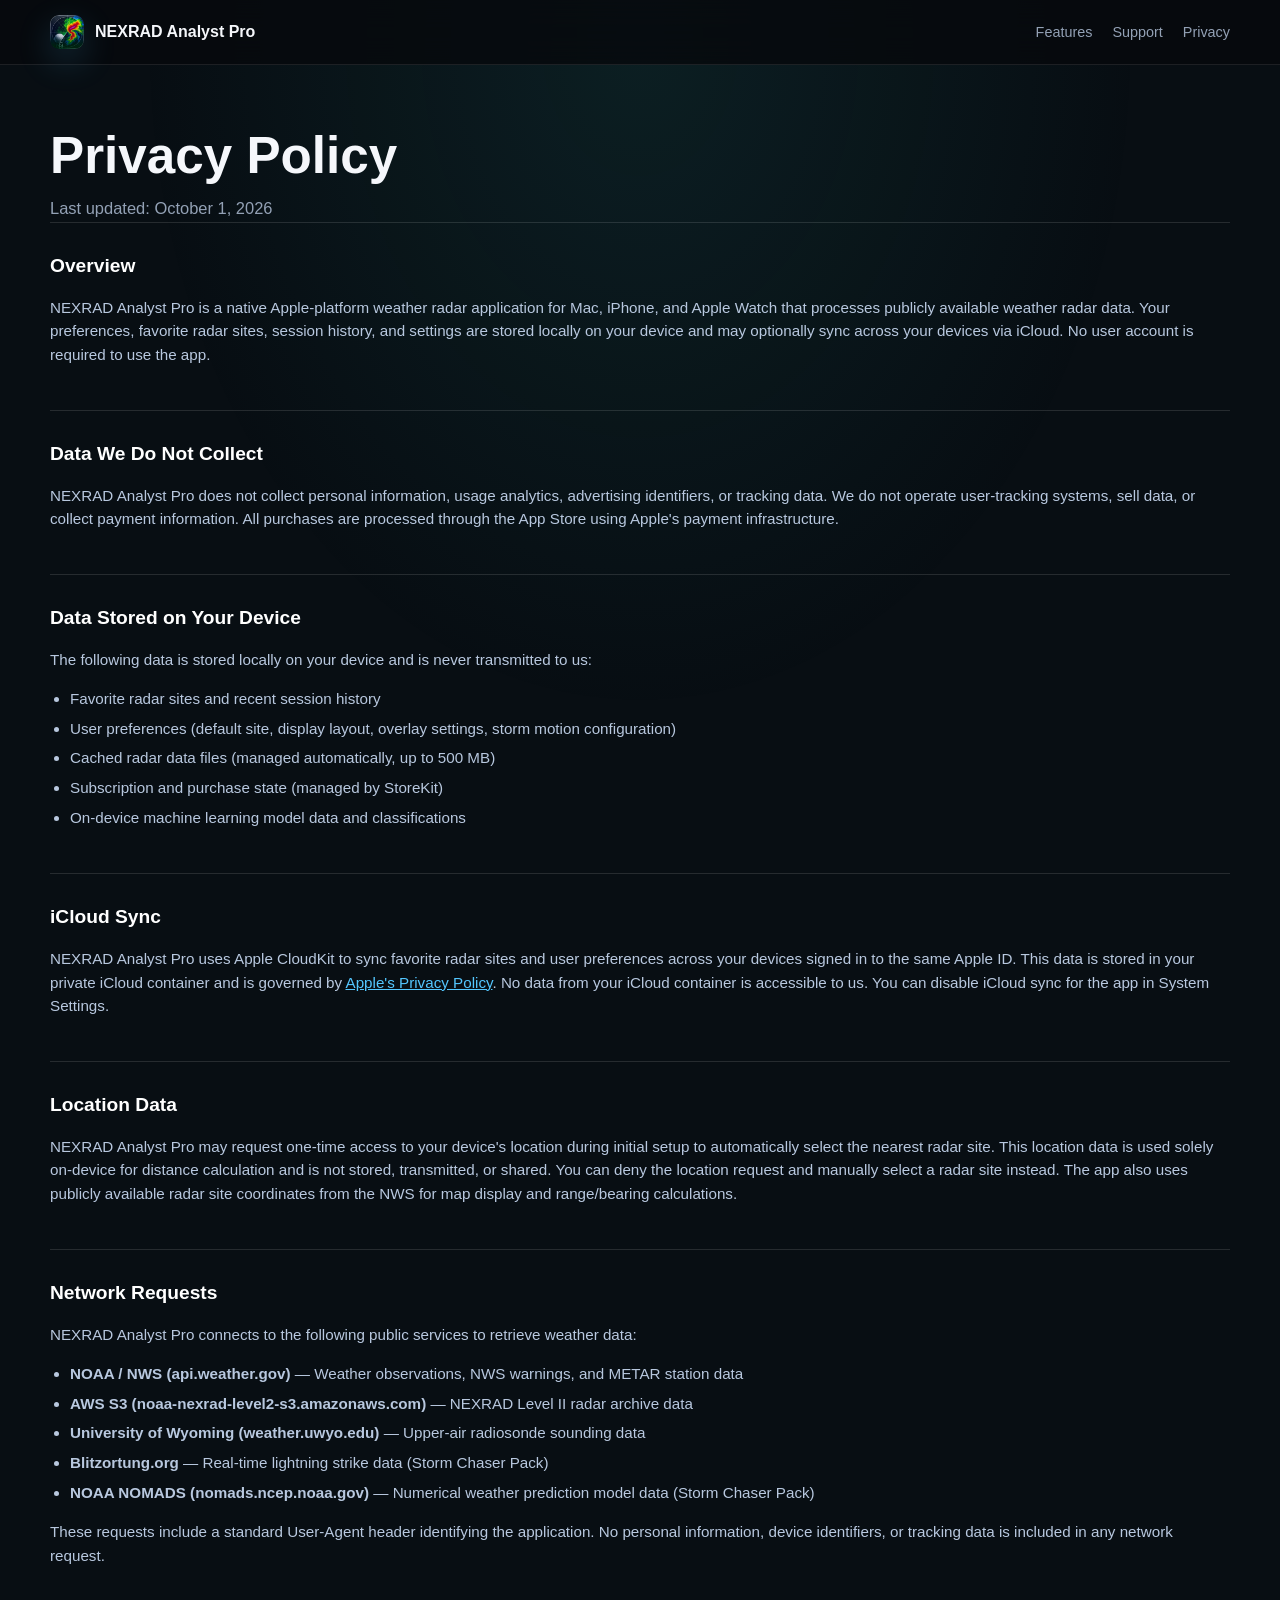
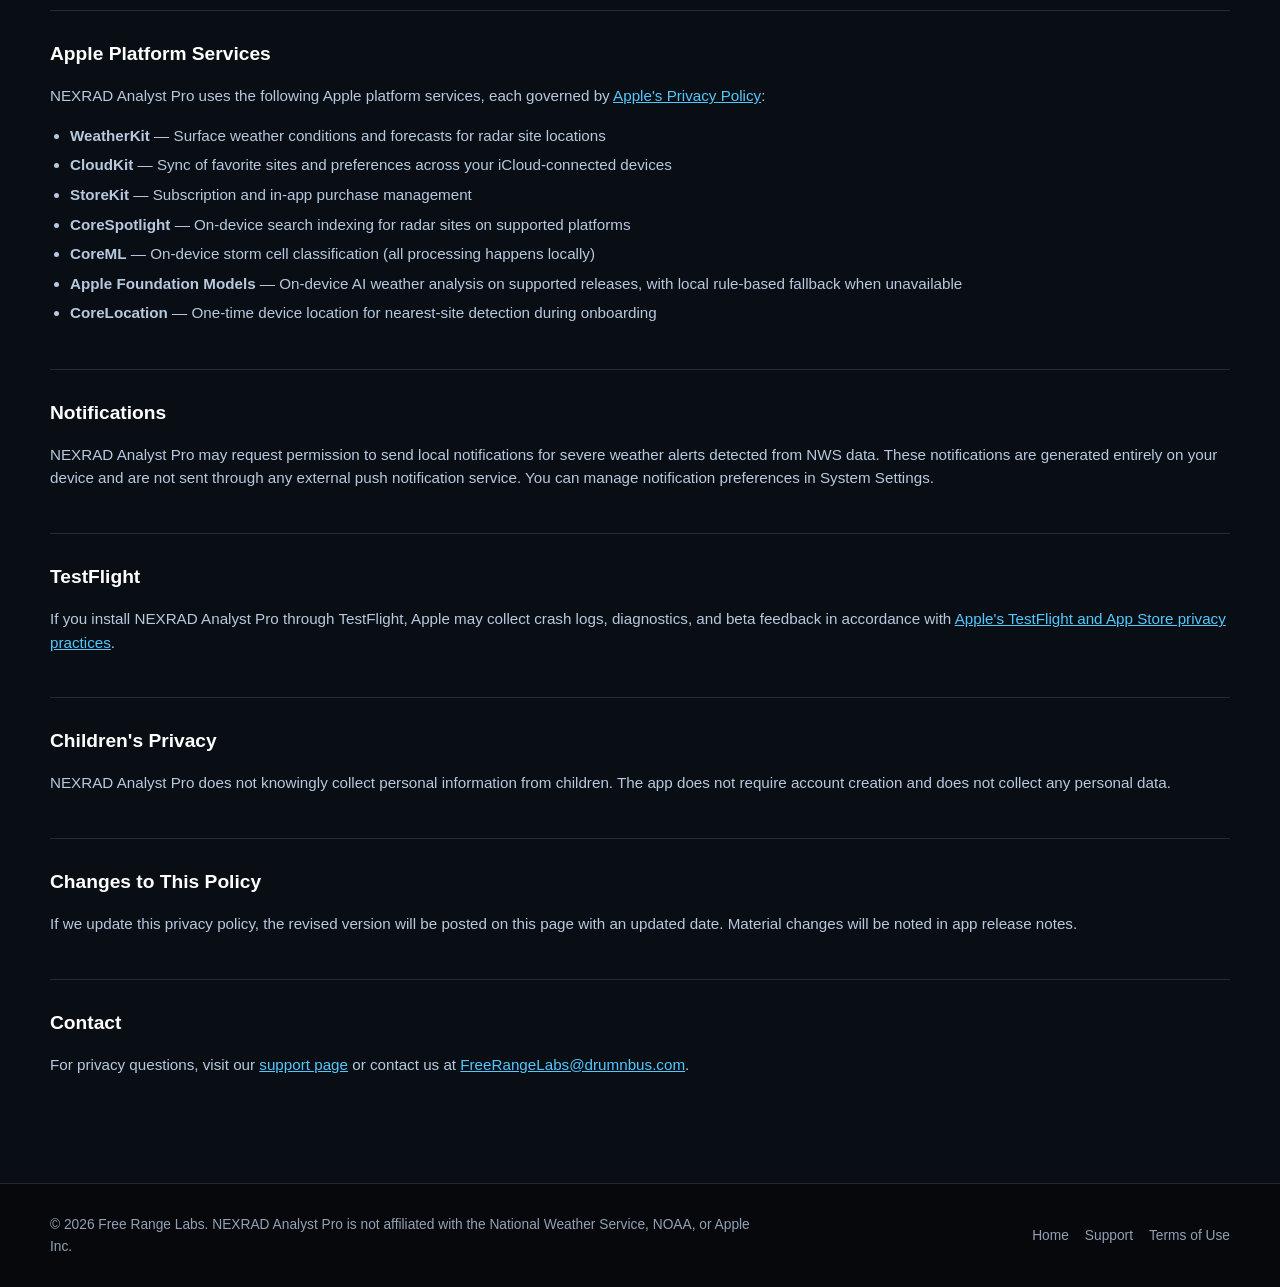
==== commit 3ec54967: "Bust stale stylesheet cache and bound marketing hero layout" ====
--- a/privacy.html
+++ b/privacy.html
@@ -7,7 +7,7 @@
     <meta name="description" content="Privacy policy for NEXRAD Analyst Pro weather radar applications for macOS, iOS, and watchOS.">
     <link rel="icon" type="image/png" sizes="32x32" href="favicon.png">
     <link rel="apple-touch-icon" href="app-icon.png">
-    <link rel="stylesheet" href="styles.css">
+    <link rel="stylesheet" href="styles.6ea6b5f9b95b.css">
   </head>
   <body>
     <header class="site-header">
--- a/styles.6ea6b5f9b95b.css
+++ b/styles.6ea6b5f9b95b.css
@@ -0,0 +1,855 @@
+:root {
+  color-scheme: dark;
+  --page: #07090d;
+  --page-2: #0c1017;
+  --ink: #f5f7fb;
+  --soft: #d6deea;
+  --muted: #93a1b5;
+  --faint: #68758a;
+  --line: rgba(255, 255, 255, 0.12);
+  --line-strong: rgba(255, 255, 255, 0.2);
+  --panel: rgba(17, 22, 31, 0.86);
+  --panel-solid: #111722;
+  --panel-bright: #17202d;
+  --green: #21d08f;
+  --cyan: #54c7ff;
+  --amber: #ffbf4d;
+  --red: #ff4d64;
+  --purple: #b28cff;
+  --shadow: 0 24px 80px rgba(0, 0, 0, 0.46);
+}
+
+* {
+  box-sizing: border-box;
+}
+
+html {
+  scroll-behavior: smooth;
+  background: var(--page);
+}
+
+body {
+  margin: 0;
+  font-family: -apple-system, BlinkMacSystemFont, "SF Pro Text", "Segoe UI", sans-serif;
+  color: var(--ink);
+  background:
+    linear-gradient(90deg, rgba(255, 255, 255, 0.035) 1px, transparent 1px),
+    linear-gradient(rgba(255, 255, 255, 0.026) 1px, transparent 1px),
+    linear-gradient(180deg, #080b10 0%, #0d121a 44%, #07090d 100%);
+  background-size: 84px 84px, 84px 84px, auto;
+  line-height: 1.55;
+}
+
+body::before {
+  content: "";
+  position: fixed;
+  inset: 0;
+  pointer-events: none;
+  background:
+    linear-gradient(115deg, rgba(33, 208, 143, 0.12), transparent 28%),
+    linear-gradient(245deg, rgba(255, 191, 77, 0.1), transparent 26%),
+    linear-gradient(180deg, transparent 0%, rgba(7, 9, 13, 0.72) 100%);
+}
+
+a {
+  color: var(--cyan);
+}
+
+a:hover {
+  color: #8adcff;
+}
+
+.site-header {
+  position: sticky;
+  top: 0;
+  z-index: 20;
+  border-bottom: 1px solid rgba(255, 255, 255, 0.09);
+  background: rgba(7, 9, 13, 0.82);
+  backdrop-filter: blur(18px);
+  -webkit-backdrop-filter: blur(18px);
+}
+
+.nav,
+.hero-inner,
+.section-inner,
+.legal-main,
+.footer-inner {
+  width: min(1180px, calc(100% - 40px));
+  margin: 0 auto;
+}
+
+.nav {
+  display: flex;
+  align-items: center;
+  justify-content: space-between;
+  min-height: 64px;
+  gap: 22px;
+}
+
+.brand {
+  display: flex;
+  align-items: center;
+  gap: 11px;
+  color: var(--ink);
+  text-decoration: none;
+  font-weight: 760;
+  font-size: 1rem;
+}
+
+.brand img {
+  width: 30px;
+  height: 30px;
+  border-radius: 7px;
+  box-shadow: 0 12px 34px rgba(84, 199, 255, 0.18);
+}
+
+.nav-links {
+  display: flex;
+  align-items: center;
+  gap: 20px;
+  font-size: 0.9rem;
+}
+
+.nav-links a {
+  color: var(--muted);
+  text-decoration: none;
+  transition: color 0.16s;
+}
+
+.nav-links a:hover {
+  color: var(--ink);
+}
+
+.hero {
+  position: relative;
+  min-height: 650px;
+  display: grid;
+  align-items: center;
+  overflow: hidden;
+  border-bottom: 1px solid var(--line);
+}
+
+.hero-grid {
+  position: relative;
+  z-index: 1;
+  display: grid;
+  grid-template-columns: minmax(0, 1fr) minmax(360px, 0.82fr);
+  gap: 54px;
+  align-items: center;
+  padding: 70px 0 82px;
+}
+
+.hero-content {
+  max-width: 720px;
+}
+
+h1,
+.section h2,
+.legal-main h1 {
+  letter-spacing: 0;
+}
+
+h1 {
+  font-size: clamp(3rem, 6vw, 5.55rem);
+  line-height: 0.92;
+  margin: 0 0 22px;
+}
+
+.hero-title-sub {
+  margin: 0 0 20px;
+  color: var(--soft);
+  font-size: clamp(1.35rem, 2.4vw, 2rem);
+  line-height: 1.18;
+  max-width: 720px;
+}
+
+.hero-copy {
+  color: var(--muted);
+  font-size: 1.08rem;
+  max-width: 640px;
+  margin: 0 0 30px;
+}
+
+.cta-row {
+  display: flex;
+  flex-wrap: wrap;
+  align-items: center;
+  gap: 14px;
+}
+
+.primary-button,
+.secondary-button {
+  min-height: 46px;
+  display: inline-flex;
+  align-items: center;
+  justify-content: center;
+  padding: 0 20px;
+  border-radius: 8px;
+  font-weight: 760;
+  text-decoration: none;
+  border: 1px solid transparent;
+  font-size: 0.94rem;
+  transition: transform 0.18s, border-color 0.18s, background 0.18s, color 0.18s;
+}
+
+.primary-button {
+  color: #04100d;
+  background: linear-gradient(180deg, #55e7ad, var(--green));
+  box-shadow: 0 16px 42px rgba(33, 208, 143, 0.24);
+}
+
+.primary-button:hover {
+  color: #04100d;
+  transform: translateY(-1px);
+}
+
+.secondary-button {
+  color: var(--ink);
+  background: rgba(255, 255, 255, 0.07);
+  border-color: rgba(255, 255, 255, 0.16);
+}
+
+.secondary-button:hover {
+  background: rgba(255, 255, 255, 0.11);
+  color: var(--ink);
+}
+
+.hero-facts {
+  display: flex;
+  flex-wrap: wrap;
+  gap: 10px;
+  margin-top: 26px;
+}
+
+.hero-facts span {
+  display: inline-flex;
+  align-items: center;
+  min-height: 32px;
+  padding: 0 12px;
+  border: 1px solid var(--line);
+  border-radius: 999px;
+  color: var(--soft);
+  background: rgba(255, 255, 255, 0.045);
+  font-size: 0.84rem;
+}
+
+.section {
+  position: relative;
+  z-index: 1;
+  padding: 82px 0;
+}
+
+.section-tight {
+  padding-top: 58px;
+}
+
+.section.alt {
+  background: rgba(255, 255, 255, 0.035);
+  border-top: 1px solid var(--line);
+  border-bottom: 1px solid var(--line);
+}
+
+.section h2,
+.legal-main h1 {
+  font-size: clamp(2rem, 4vw, 3.35rem);
+  line-height: 1.04;
+  margin: 0 0 14px;
+}
+
+.section-lede,
+.legal-main > p {
+  color: var(--muted);
+  font-size: 1.03rem;
+  max-width: 780px;
+  margin: 0;
+}
+
+.section-heading-row {
+  display: flex;
+  justify-content: space-between;
+  gap: 28px;
+  align-items: end;
+}
+
+.audience-grid {
+  display: grid;
+  grid-template-columns: repeat(4, minmax(0, 1fr));
+  gap: 14px;
+  margin-top: 32px;
+}
+
+.audience-card,
+.feature,
+.plan-card,
+.support-card {
+  border: 1px solid var(--line);
+  border-radius: 8px;
+  background: linear-gradient(180deg, rgba(255, 255, 255, 0.07), rgba(255, 255, 255, 0.026));
+}
+
+.audience-card {
+  padding: 20px;
+}
+
+.audience-card h3,
+.feature h3,
+.plan-card h3,
+.support-card h3,
+.addon-card h4 {
+  color: #fff;
+  margin: 0;
+}
+
+.audience-card p {
+  color: var(--muted);
+  margin: 9px 0 0;
+  font-size: 0.92rem;
+}
+
+.feature-grid {
+  display: grid;
+  grid-template-columns: repeat(3, minmax(0, 1fr));
+  gap: 16px;
+  margin-top: 34px;
+}
+
+.feature {
+  padding: 22px;
+}
+
+.feature-icon {
+  display: inline-flex;
+  align-items: center;
+  justify-content: center;
+  width: 42px;
+  height: 30px;
+  margin-bottom: 14px;
+  border-radius: 6px;
+  background: rgba(84, 199, 255, 0.11);
+  color: var(--cyan);
+  font-family: "SF Mono", Menlo, monospace;
+  font-size: 0.75rem;
+  font-weight: 800;
+}
+
+.feature p {
+  margin: 9px 0 0;
+  color: var(--muted);
+  font-size: 0.93rem;
+}
+
+.workflow-strip {
+  display: grid;
+  grid-template-columns: repeat(3, minmax(0, 1fr));
+  gap: 1px;
+  margin-top: 34px;
+  overflow: hidden;
+  border: 1px solid var(--line);
+  border-radius: 8px;
+  background: var(--line);
+}
+
+.workflow-strip div {
+  padding: 20px;
+  background: rgba(13, 18, 26, 0.95);
+}
+
+.workflow-strip strong {
+  color: #fff;
+}
+
+.workflow-strip p {
+  color: var(--muted);
+  font-size: 0.9rem;
+  margin: 8px 0 0;
+}
+
+.plan-table {
+  display: grid;
+  grid-template-columns: repeat(4, minmax(0, 1fr));
+  gap: 16px;
+  margin-top: 34px;
+}
+
+.plan-card {
+  position: relative;
+  padding: 22px;
+}
+
+.plan-card.featured {
+  border-color: rgba(33, 208, 143, 0.45);
+  background: linear-gradient(180deg, rgba(33, 208, 143, 0.13), rgba(255, 255, 255, 0.03));
+}
+
+.plan-card.included {
+  border-color: rgba(255, 191, 77, 0.28);
+}
+
+.plan-type {
+  margin: 0 0 12px;
+  color: var(--faint);
+  font-size: 0.75rem;
+  text-transform: uppercase;
+  font-weight: 800;
+}
+
+.price {
+  color: var(--green);
+  font-weight: 780;
+  font-size: 1.55rem;
+  margin: 8px 0 16px;
+}
+
+.price-period {
+  font-size: 0.9rem;
+  color: var(--muted);
+  font-weight: 520;
+}
+
+.plan-features {
+  list-style: none;
+  padding: 0;
+  margin: 0 0 14px;
+}
+
+.plan-features li {
+  position: relative;
+  padding-left: 18px;
+  margin-bottom: 7px;
+  color: var(--muted);
+  font-size: 0.9rem;
+}
+
+.plan-features li::before {
+  content: "";
+  position: absolute;
+  left: 0;
+  top: 0.68em;
+  width: 6px;
+  height: 6px;
+  border-radius: 50%;
+  background: var(--green);
+}
+
+.plan-note {
+  margin: 0;
+  color: var(--faint);
+  font-size: 0.84rem;
+}
+
+.addon-panel {
+  display: grid;
+  grid-template-columns: 0.76fr 1.24fr;
+  gap: 22px;
+  align-items: start;
+  margin-top: 28px;
+  padding-top: 28px;
+  border-top: 1px solid var(--line);
+}
+
+.addon-intro h3 {
+  margin: 0 0 8px;
+  font-size: 1.35rem;
+}
+
+.addon-intro p {
+  color: var(--muted);
+  margin: 0;
+}
+
+.addon-grid {
+  display: grid;
+  gap: 12px;
+}
+
+.addon-card {
+  display: flex;
+  justify-content: space-between;
+  gap: 18px;
+  align-items: start;
+  padding: 18px;
+  border: 1px solid rgba(84, 199, 255, 0.25);
+  border-radius: 8px;
+  background: rgba(84, 199, 255, 0.06);
+}
+
+.addon-card p {
+  color: var(--muted);
+  margin: 7px 0 0;
+  font-size: 0.9rem;
+}
+
+.addon-card strong {
+  color: var(--cyan);
+  white-space: nowrap;
+}
+
+.status-list {
+  display: grid;
+  grid-template-columns: repeat(4, minmax(0, 1fr));
+  gap: 14px;
+  margin-top: 34px;
+}
+
+.status-item {
+  padding: 18px;
+  border-left: 3px solid var(--green);
+  background: var(--panel);
+  border-radius: 0 8px 8px 0;
+}
+
+.status-item strong {
+  display: block;
+  margin-bottom: 5px;
+}
+
+.status-item p {
+  color: var(--muted);
+  margin: 0;
+  font-size: 0.9rem;
+}
+
+.support-grid {
+  display: grid;
+  grid-template-columns: repeat(auto-fit, minmax(280px, 1fr));
+  gap: 18px;
+  margin-top: 28px;
+}
+
+.support-card {
+  padding: 24px;
+}
+
+.support-card p {
+  color: var(--muted);
+  margin: 8px 0 14px;
+  font-size: 0.92rem;
+}
+
+.step-number {
+  display: inline-flex;
+  align-items: center;
+  justify-content: center;
+  width: 28px;
+  height: 28px;
+  border-radius: 50%;
+  background: rgba(33, 208, 143, 0.15);
+  color: var(--green);
+  font-weight: 780;
+  font-size: 0.85rem;
+  margin-bottom: 12px;
+}
+
+.faq-list {
+  margin-top: 28px;
+}
+
+.faq-item {
+  border-top: 1px solid var(--line);
+  padding: 20px 0;
+}
+
+.faq-item h3 {
+  margin: 0 0 8px;
+  color: #fff;
+  font-size: 1rem;
+}
+
+.faq-item p {
+  margin: 0;
+  color: var(--muted);
+  font-size: 0.92rem;
+}
+
+.email-note {
+  margin-top: 20px;
+  padding: 16px 20px;
+  background: rgba(255, 191, 77, 0.08);
+  border: 1px solid rgba(255, 191, 77, 0.2);
+  border-radius: 8px;
+  color: var(--muted);
+  font-size: 0.9rem;
+}
+
+.email-note strong {
+  color: var(--amber);
+}
+
+kbd {
+  display: inline-block;
+  padding: 2px 7px;
+  font-family: -apple-system, BlinkMacSystemFont, "SF Mono", "Menlo", monospace;
+  font-size: 0.82rem;
+  color: var(--ink);
+  background: rgba(255, 255, 255, 0.08);
+  border: 1px solid rgba(255, 255, 255, 0.15);
+  border-radius: 5px;
+  line-height: 1.4;
+  white-space: nowrap;
+}
+
+.shortcuts-grid {
+  display: grid;
+  grid-template-columns: repeat(2, minmax(0, 1fr));
+  gap: 20px;
+  margin-top: 24px;
+}
+
+.shortcut-group h3 {
+  margin: 0 0 10px;
+  color: var(--green);
+  font-size: 0.9rem;
+  text-transform: uppercase;
+  font-weight: 800;
+}
+
+.shortcut-table {
+  width: 100%;
+  border-collapse: collapse;
+}
+
+.shortcut-table td {
+  padding: 7px 0;
+  font-size: 0.9rem;
+  border-bottom: 1px solid rgba(255, 255, 255, 0.06);
+}
+
+.shortcut-table td:first-child {
+  width: 140px;
+  white-space: nowrap;
+}
+
+.shortcut-table td:last-child {
+  color: var(--muted);
+}
+
+.legal-main {
+  position: relative;
+  z-index: 1;
+  padding: 64px 0;
+}
+
+.legal-section {
+  border-top: 1px solid var(--line);
+  padding: 28px 0;
+}
+
+.legal-section h2 {
+  margin: 0 0 12px;
+  color: #fff;
+  font-size: 1.2rem;
+}
+
+.legal-section p,
+.legal-section li {
+  color: #b8c8df;
+  font-size: 0.95rem;
+}
+
+.legal-section ul {
+  padding-left: 20px;
+}
+
+.legal-section li {
+  margin-bottom: 6px;
+}
+
+.legal-section em {
+  color: var(--muted);
+  font-style: italic;
+}
+
+.site-footer {
+  position: relative;
+  z-index: 1;
+  border-top: 1px solid var(--line);
+  padding: 30px 0;
+  color: var(--muted);
+  background: #06080c;
+}
+
+.footer-inner {
+  display: flex;
+  flex-wrap: wrap;
+  align-items: center;
+  justify-content: space-between;
+  gap: 16px;
+  font-size: 0.86rem;
+}
+
+.footer-inner span {
+  max-width: 720px;
+}
+
+.footer-links {
+  display: flex;
+  flex-wrap: wrap;
+  gap: 16px;
+}
+
+.footer-links a {
+  color: var(--muted);
+  text-decoration: none;
+}
+
+.footer-links a:hover {
+  color: var(--cyan);
+}
+
+@media (prefers-reduced-motion: reduce) {
+  html {
+    scroll-behavior: auto;
+  }
+
+  *,
+  *::before,
+  *::after {
+    animation-duration: 0.001ms !important;
+    animation-iteration-count: 1 !important;
+    transition-duration: 0.001ms !important;
+  }
+}
+
+@media (max-width: 1040px) {
+  .audience-grid,
+  .plan-table,
+  .status-list {
+    grid-template-columns: repeat(2, minmax(0, 1fr));
+  }
+
+  .hero-grid {
+    grid-template-columns: minmax(0, 1fr) minmax(320px, 0.9fr);
+  }
+}
+
+@media (max-width: 860px) {
+  .nav {
+    align-items: flex-start;
+    flex-direction: column;
+    padding: 14px 0;
+  }
+
+  .nav-links {
+    width: 100%;
+    justify-content: space-between;
+    gap: 10px;
+    overflow-x: auto;
+    padding-bottom: 2px;
+  }
+
+  .hero {
+    min-height: auto;
+  }
+
+  .hero-grid,
+  .addon-panel {
+    grid-template-columns: 1fr;
+  }
+
+  .hero-grid {
+    gap: 30px;
+    padding: 50px 0 58px;
+  }
+
+
+  .feature-grid,
+  .workflow-strip,
+  .shortcuts-grid {
+    grid-template-columns: 1fr;
+  }
+}
+
+@media (max-width: 640px) {
+  .nav,
+  .hero-inner,
+  .section-inner,
+  .legal-main,
+  .footer-inner {
+    width: min(100% - 28px, 1180px);
+  }
+
+  .audience-grid,
+  .plan-table,
+  .status-list {
+    grid-template-columns: 1fr;
+  }
+
+  .section {
+    padding: 62px 0;
+  }
+
+
+  .addon-card {
+    flex-direction: column;
+  }
+}
+
+/* Product photography and the radar palette carry the brand. */
+body { background: #080e13; }
+body::before { background: radial-gradient(ellipse at 50% 5%, rgba(35,146,143,.13), transparent 55%); }
+.product-hero { min-height: auto; overflow: hidden; }
+.product-intro { text-align: center; padding: 38px 0 28px; }
+.product-wordmark { display:flex; align-items:center; justify-content:center; gap:16px; font-size:1.25rem; font-weight:650; }
+.product-wordmark img { border-radius:18px; box-shadow:0 8px 28px #0008; }
+.eyebrow { font-size:.75rem; letter-spacing:.18em; color:#62dfc4; font-weight:750; margin:22px 0 16px; }
+.product-intro h1 { font-size:clamp(2.5rem,5vw,4.1rem); line-height:1.08; letter-spacing:-.045em; margin-bottom:24px; }
+.product-intro h1 span { color:#8bacae; }
+.product-intro .hero-copy { max-width:680px; margin:0 auto 26px; color:#b4c5cc; }
+.product-intro .cta-row { justify-content:center; }
+.primary-button { background:#57e5be; color:#071914; border-radius:100px; gap:16px; }
+.primary-button:hover { background:#8af3d2; color:#071914; }
+.secondary-button { border-radius:100px; gap:16px; }
+.availability,.capture-note { font-size:.8rem; color:#9dafbb; }
+.availability { margin:16px 0 26px; }
+.workstation-shot { margin:0; }
+.workstation-shot img { display:block; width:100%; height:auto; border-radius:18px; box-shadow:0 24px 70px #0008; }
+.workstation-shot figcaption { display:flex; justify-content:space-between; gap:16px; padding:18px 5px; color:#a1b8bf; font-size:.75rem; }
+.workstation-shot figcaption span:first-child { letter-spacing:.13em; color:#65d9ba; }
+.device-section { background:linear-gradient(115deg,#0b191e,#0c131b); }
+.device-layout { display:grid; grid-template-columns:.85fr 1.15fr; gap:80px; align-items:center; }
+.device-copy h2 { font-size:clamp(2.1rem,4vw,3.5rem); line-height:1.1; letter-spacing:-.035em; }
+.device-copy .section-lede { max-width:440px; }
+.text-link { text-decoration:none; font-weight:650; }
+.capture-note { max-width:330px; margin-top:26px; }
+.device-gallery { display:flex; gap:28px; align-items:center; justify-content:center; min-width:0; }
+.device-gallery figure { margin:0; min-width:0; }
+.device-gallery img { display:block; width:100%; height:auto; box-shadow:0 20px 45px #0006; border:5px solid #26353d; }
+.phone-shot { width:46%; max-width:240px; }
+.phone-shot img { border-radius:30px; }
+.device-gallery figcaption { text-align:center; color:#9db4c0; font-size:.75rem; margin-top:12px; }
+.companion-shots { width:43%; display:flex; flex-direction:column; align-items:center; gap:28px; }
+.tablet-shot img { border-radius:18px; }
+.watch-shot { width:60%; max-width:140px; }
+.watch-shot img { border-radius:26px; border-width:6px; }
+.brand img { width:34px; height:34px; border-radius:9px; }
+.feature-icon { color:#62dfc4; background:#10282c; border:1px solid #24514f; }
+.section h2 { letter-spacing:-.03em; }
+:focus-visible { outline:3px solid #62dfc4; outline-offset:5px; }
+.skip-link { position:absolute; top:-100px; left:20px; z-index:100; background:#57e5be; color:#071914; padding:12px 20px; }
+.skip-link:focus { top:10px; }
+@media(max-width:860px) {
+ .device-layout { grid-template-columns:1fr; gap:36px; }
+ .device-copy { text-align:center; }
+ .device-copy .section-lede,.capture-note { margin-left:auto; margin-right:auto; }
+ .device-gallery { max-width:530px; margin:0 auto; }
+ .product-intro { padding-top:40px; }
+}
+@media(max-width:640px) {
+ .product-wordmark { font-size:1rem; gap:12px; }
+ .product-wordmark img { width:56px; height:56px; }
+ .product-intro h1 { font-size:clamp(2rem,8.6vw,3rem); }
+ .product-intro .hero-copy { font-size:1rem; }
+ .workstation-shot figcaption { flex-direction:column; gap:4px; text-align:left; }
+ .device-gallery { gap:20px; }
+ .phone-shot img { border-radius:22px; border-width:3px; }
+ .nav-links { flex-wrap:wrap; justify-content:flex-start; column-gap:18px; }
+ .brand { white-space:normal; }
+}
+section[id] { scroll-margin-top:90px; }
+@media(max-width:860px) { section[id] { scroll-margin-top:125px; } }
+
+/* Keep intrinsic image sizes from expanding the hero's grid track. */
+.product-hero { display:block; width:100%; }
+.product-intro, .device-layout, .device-gallery, .companion-shots { min-width:0; max-width:100%; }
+.workstation-shot a, .device-gallery a { display:block; min-width:0; max-width:100%; }
+img { max-width:100%; }
